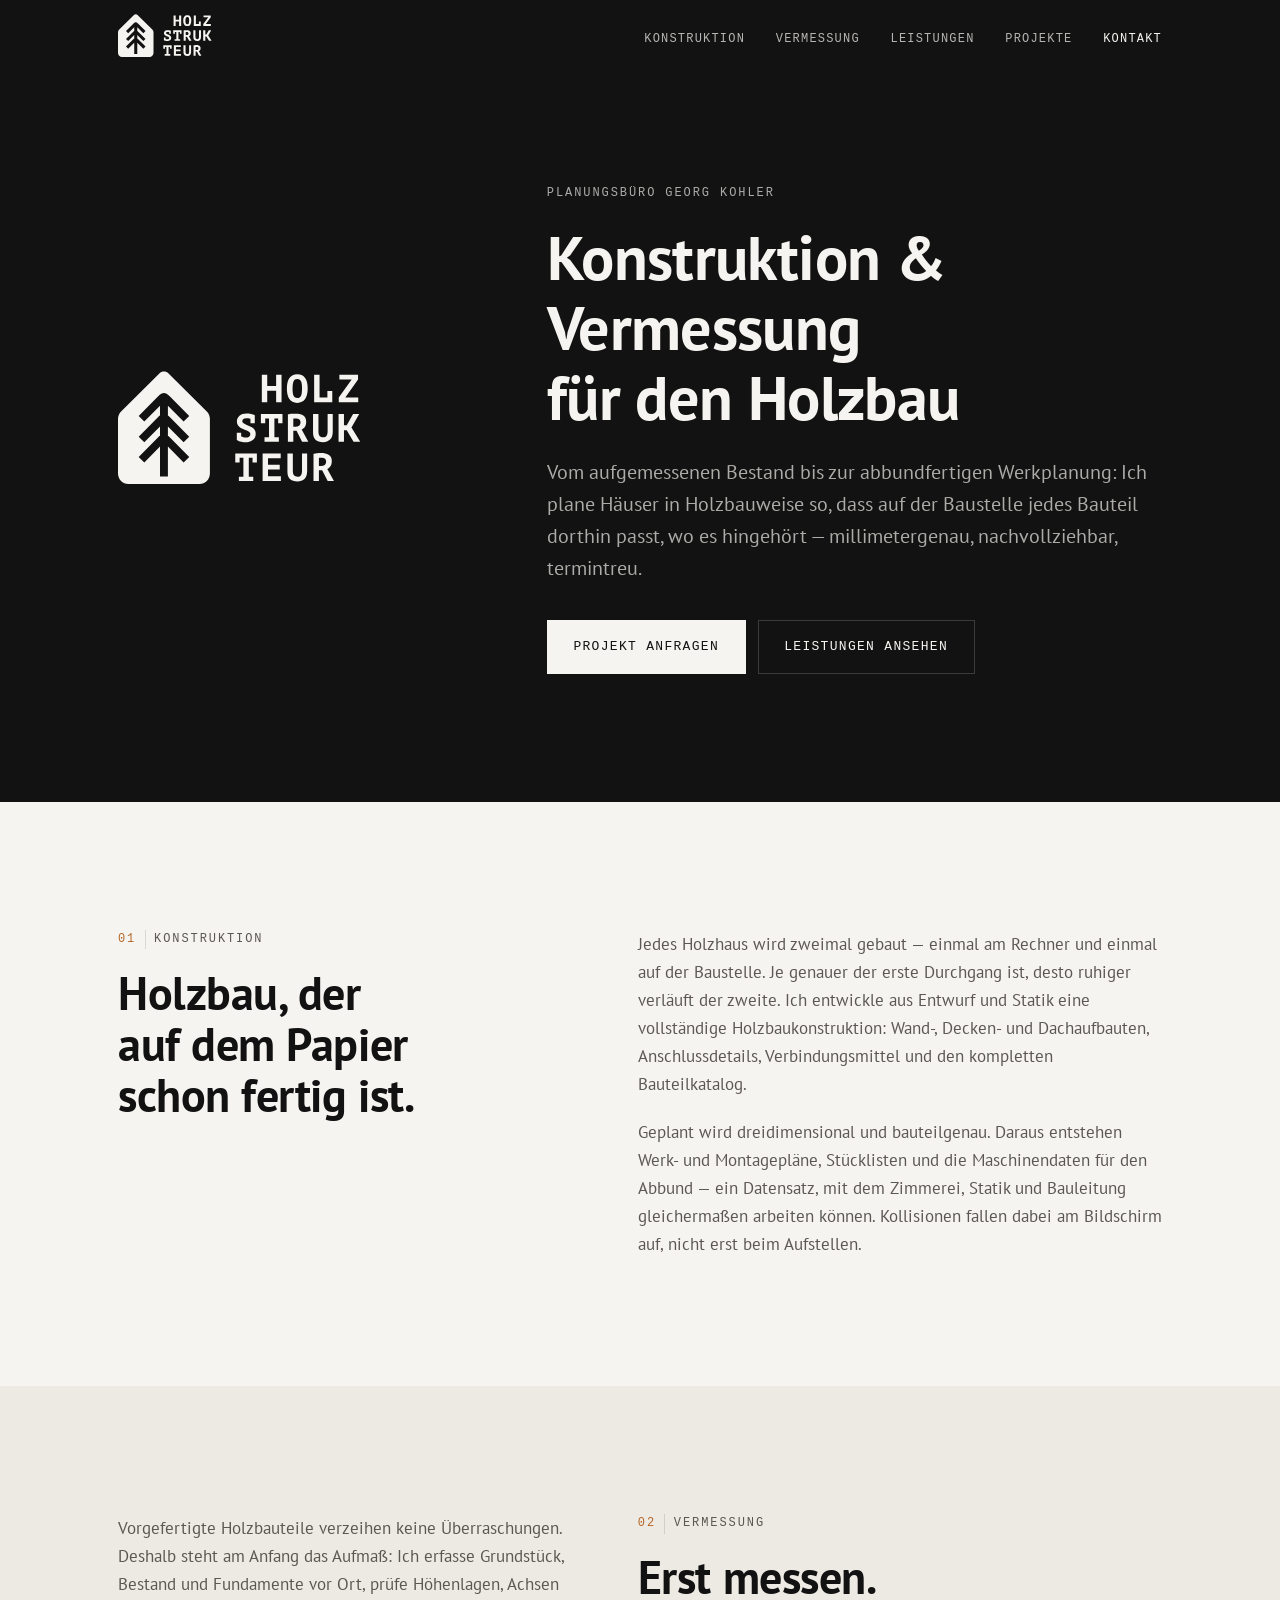
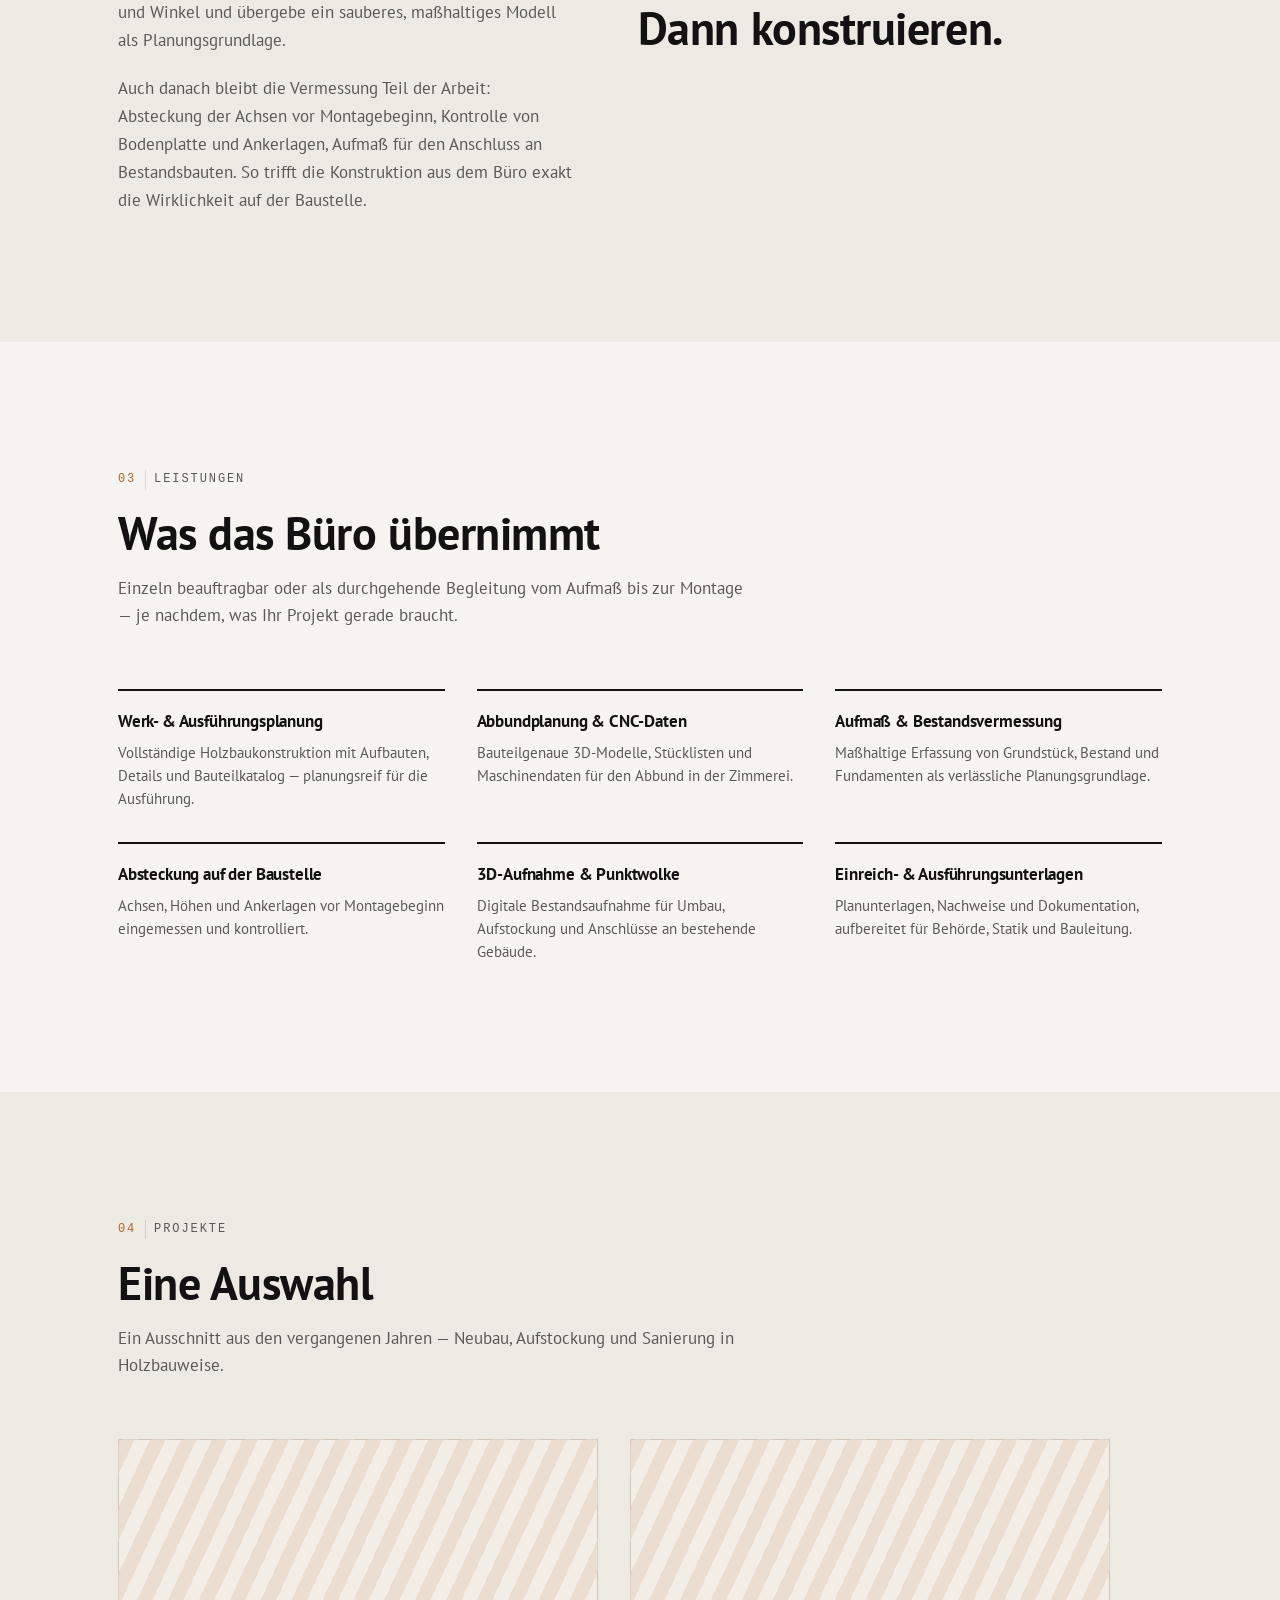
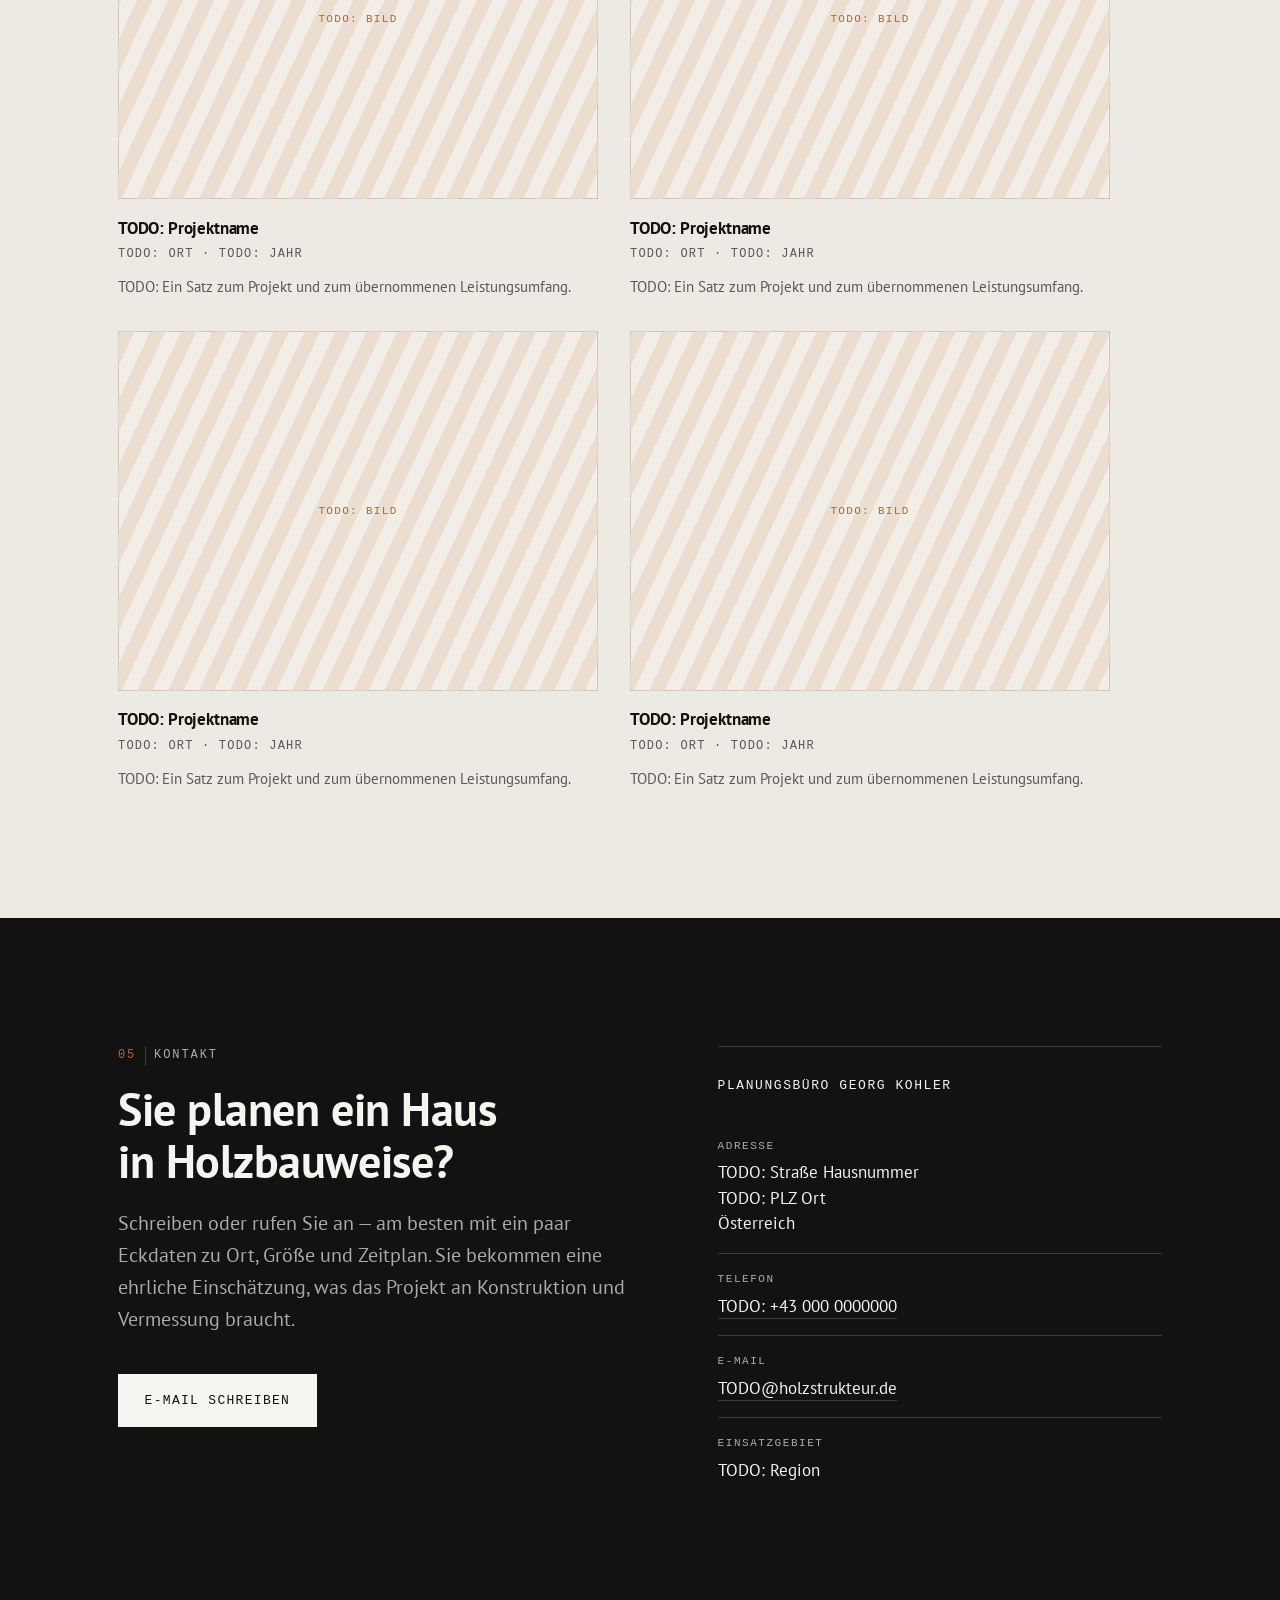
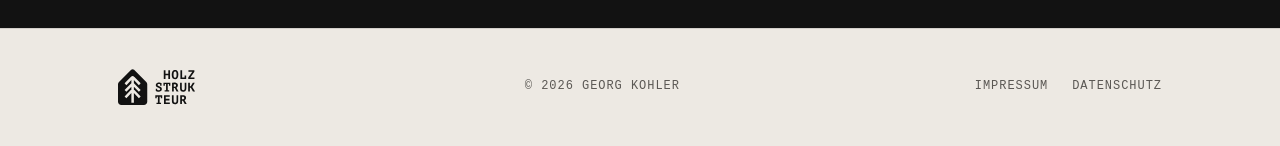
==== index.html @ b2d2a7ee "Initiales Setup der Website für GitHub Pages Statische Website (index, impressum, datenschutz) inkl." ====
<!doctype html>
<html lang="de">
<head>
<meta charset="utf-8">
<meta name="viewport" content="width=device-width, initial-scale=1">

<!--
  ============================================================================
  HOLZSTRUKTEUR — Onepager
  ----------------------------------------------------------------------------
  AUSZUFÜLLEN vor dem Livegang. Alle Stellen sind mit "TODO" markiert und
  lassen sich mit  grep -rn "TODO" .  auffinden:

    1. Kontaktdaten .......... Sektion #kontakt (Adresse, Telefon, E-Mail)
    2. Projekte .............. Sektion #projekte (4 Karten: Name, Ort, Jahr,
                               Leistung) + Projektbilder in assets/
    3. Domain ................ canonical, og:url, sitemap.xml (aktuell
                               https://holzstrukteur.de/)
    4. JSON-LD ............... Block am Ende dieser Datei
    5. impressum.html ........ Firmendaten, UID, Berufsrecht
    6. datenschutz.html ...... Verantwortlicher, Hoster

  Projektbilder: in jeder Projektkarte ist ein <img> als Kommentar
  vorbereitet — einkommentieren und den Platzhalter-<div> löschen.
  ============================================================================
-->

<title>Holzstrukteur — Konstruktion & Vermessung für den Holzbau | Planungsbüro Georg Kohler</title>
<meta name="description" content="Planungsbüro Georg Kohler: Konstruktion und Vermessung für Häuser in Holzbauweise. Werkplanung, Abbunddaten, Aufmaß und Absteckung aus einer Hand.">
<meta name="author" content="Georg Kohler">
<link rel="canonical" href="https://holzstrukteur.de/">

<meta property="og:type" content="website">
<meta property="og:locale" content="de_AT">
<meta property="og:site_name" content="Holzstrukteur">
<meta property="og:title" content="Holzstrukteur — Konstruktion & Vermessung für den Holzbau">
<meta property="og:description" content="Planungsbüro Georg Kohler: Konstruktion und Vermessung für Häuser in Holzbauweise. Werkplanung, Abbunddaten, Aufmaß und Absteckung aus einer Hand.">
<meta property="og:url" content="https://holzstrukteur.de/">
<meta property="og:image" content="https://holzstrukteur.de/assets/og-image.png">
<meta property="og:image:width" content="1200">
<meta property="og:image:height" content="630">
<meta property="og:image:alt" content="Logo Holzstrukteur — Planungsbüro Georg Kohler">
<meta name="twitter:card" content="summary_large_image">

<link rel="icon" href="assets/favicon.svg" type="image/svg+xml">
<link rel="apple-touch-icon" href="assets/apple-touch-icon.png">
<meta name="theme-color" content="#121212">

<link rel="preconnect" href="https://fonts.googleapis.com">
<link rel="preconnect" href="https://fonts.gstatic.com" crossorigin>
<link rel="stylesheet" href="https://fonts.googleapis.com/css2?family=PT+Mono&family=PT+Sans:ital,wght@0,400;0,700;1,400&display=swap">
<link rel="stylesheet" href="styles.css">
</head>

<body>
<a class="skip-link" href="#hauptinhalt">Zum Inhalt springen</a>

<header class="site-header" id="seitenkopf">
  <div class="wrap site-header__inner">
    <a class="brand" href="#top" aria-label="Holzstrukteur — Startseite">
      <img src="assets/logo-white.svg" alt="" width="1942" height="640">
    </a>

    <button class="nav-toggle" type="button" aria-expanded="false" aria-controls="hauptnavigation">
      <span class="nav-toggle__bars" aria-hidden="true"><span></span><span></span><span></span></span>
      <span class="nav-toggle__label">Menü</span>
    </button>

    <nav class="nav" id="hauptnavigation" aria-label="Hauptnavigation">
      <ul>
        <li><a href="#konstruktion">Konstruktion</a></li>
        <li><a href="#vermessung">Vermessung</a></li>
        <li><a href="#leistungen">Leistungen</a></li>
        <li><a href="#projekte">Projekte</a></li>
        <li><a href="#kontakt" class="nav__cta">Kontakt</a></li>
      </ul>
    </nav>
  </div>
</header>

<main id="hauptinhalt">

  <!-- ── Hero ────────────────────────────────────────────────────────────── -->
  <section class="section section--dark hero" id="top">
    <div class="wrap hero__inner">
      <img class="hero__logo" src="assets/logo-white.svg" alt="Holzstrukteur" width="1942" height="640">
      <div class="hero__text">
        <p class="kicker">Planungsbüro Georg Kohler</p>
        <h1>Konstruktion &amp; Vermessung<br>für den Holzbau</h1>
        <p class="lead">
          Vom aufgemessenen Bestand bis zur abbundfertigen Werkplanung: Ich plane
          Häuser in Holzbauweise so, dass auf der Baustelle jedes Bauteil dorthin
          passt, wo es hingehört — millimetergenau, nachvollziehbar, termintreu.
        </p>
        <p class="hero__actions">
          <a class="btn btn--primary" href="#kontakt">Projekt anfragen</a>
          <a class="btn btn--ghost" href="#leistungen">Leistungen ansehen</a>
        </p>
      </div>
    </div>
  </section>

  <!-- ── 01 Konstruktion ─────────────────────────────────────────────────── -->
  <section class="section split" id="konstruktion">
    <div class="wrap split__inner">
      <div class="split__head">
        <p class="kicker"><span class="kicker__num">01</span> Konstruktion</p>
        <h2>Holzbau, der auf dem Papier<br>schon fertig ist.</h2>
      </div>
      <div class="split__body">
        <p>
          Jedes Holzhaus wird zweimal gebaut — einmal am Rechner und einmal auf der
          Baustelle. Je genauer der erste Durchgang ist, desto ruhiger verläuft der
          zweite. Ich entwickle aus Entwurf und Statik eine vollständige
          Holzbaukonstruktion: Wand-, Decken- und Dachaufbauten, Anschlussdetails,
          Verbindungsmittel und den kompletten Bauteilkatalog.
        </p>
        <p>
          Geplant wird dreidimensional und bauteilgenau. Daraus entstehen Werk- und
          Montagepläne, Stücklisten und die Maschinendaten für den Abbund — ein
          Datensatz, mit dem Zimmerei, Statik und Bauleitung gleichermaßen arbeiten
          können. Kollisionen fallen dabei am Bildschirm auf, nicht erst beim Aufstellen.
        </p>
      </div>
    </div>
  </section>

  <!-- ── 02 Vermessung ───────────────────────────────────────────────────── -->
  <section class="section section--alt split split--reverse" id="vermessung">
    <div class="wrap split__inner">
      <div class="split__head">
        <p class="kicker"><span class="kicker__num">02</span> Vermessung</p>
        <h2>Erst messen.<br>Dann konstruieren.</h2>
      </div>
      <div class="split__body">
        <p>
          Vorgefertigte Holzbauteile verzeihen keine Überraschungen. Deshalb steht am
          Anfang das Aufmaß: Ich erfasse Grundstück, Bestand und Fundamente vor Ort,
          prüfe Höhenlagen, Achsen und Winkel und übergebe ein sauberes,
          maßhaltiges Modell als Planungsgrundlage.
        </p>
        <p>
          Auch danach bleibt die Vermessung Teil der Arbeit: Absteckung der Achsen vor
          Montagebeginn, Kontrolle von Bodenplatte und Ankerlagen, Aufmaß für den
          Anschluss an Bestandsbauten. So trifft die Konstruktion aus dem Büro exakt
          die Wirklichkeit auf der Baustelle.
        </p>
      </div>
    </div>
  </section>

  <!-- ── Leistungen ──────────────────────────────────────────────────────── -->
  <section class="section" id="leistungen">
    <div class="wrap">
      <div class="section__head">
        <p class="kicker"><span class="kicker__num">03</span> Leistungen</p>
        <h2>Was das Büro übernimmt</h2>
        <p class="lead lead--tight">
          Einzeln beauftragbar oder als durchgehende Begleitung vom Aufmaß bis zur
          Montage — je nachdem, was Ihr Projekt gerade braucht.
        </p>
      </div>

      <ul class="cards cards--services">
        <li class="card">
          <h3>Werk- &amp; Ausführungsplanung</h3>
          <p>Vollständige Holzbaukonstruktion mit Aufbauten, Details und Bauteilkatalog — planungsreif für die Ausführung.</p>
        </li>
        <li class="card">
          <h3>Abbundplanung &amp; CNC-Daten</h3>
          <p>Bauteilgenaue 3D-Modelle, Stücklisten und Maschinendaten für den Abbund in der Zimmerei.</p>
        </li>
        <li class="card">
          <h3>Aufmaß &amp; Bestandsvermessung</h3>
          <p>Maßhaltige Erfassung von Grundstück, Bestand und Fundamenten als verlässliche Planungsgrundlage.</p>
        </li>
        <li class="card">
          <h3>Absteckung auf der Baustelle</h3>
          <p>Achsen, Höhen und Ankerlagen vor Montagebeginn eingemessen und kontrolliert.</p>
        </li>
        <li class="card">
          <h3>3D-Aufnahme &amp; Punktwolke</h3>
          <p>Digitale Bestandsaufnahme für Umbau, Aufstockung und Anschlüsse an bestehende Gebäude.</p>
        </li>
        <li class="card">
          <h3>Einreich- &amp; Ausführungsunterlagen</h3>
          <p>Planunterlagen, Nachweise und Dokumentation, aufbereitet für Behörde, Statik und Bauleitung.</p>
        </li>
      </ul>
    </div>
  </section>

  <!-- ── Projekte ────────────────────────────────────────────────────────── -->
  <section class="section section--alt" id="projekte">
    <div class="wrap">
      <div class="section__head">
        <p class="kicker"><span class="kicker__num">04</span> Projekte</p>
        <h2>Eine Auswahl</h2>
        <p class="lead lead--tight">
          Ein Ausschnitt aus den vergangenen Jahren — Neubau, Aufstockung und Sanierung
          in Holzbauweise.
        </p>
      </div>

      <ul class="cards cards--projects">

        <!-- TODO: Projekt 1 — Name, Ort, Jahr, Leistung und Bild ersetzen -->
        <li class="card card--project">
          <div class="card__media" aria-hidden="true"><span>TODO: Bild</span></div>
          <!-- <img class="card__media" src="assets/projekt-1.jpg" alt="TODO: Bildbeschreibung" width="800" height="600" loading="lazy"> -->
          <h3>TODO: Projektname</h3>
          <p class="meta">TODO: Ort <span aria-hidden="true">·</span> TODO: Jahr</p>
          <p>TODO: Ein Satz zum Projekt und zum übernommenen Leistungsumfang.</p>
        </li>

        <!-- TODO: Projekt 2 — Name, Ort, Jahr, Leistung und Bild ersetzen -->
        <li class="card card--project">
          <div class="card__media" aria-hidden="true"><span>TODO: Bild</span></div>
          <!-- <img class="card__media" src="assets/projekt-2.jpg" alt="TODO: Bildbeschreibung" width="800" height="600" loading="lazy"> -->
          <h3>TODO: Projektname</h3>
          <p class="meta">TODO: Ort <span aria-hidden="true">·</span> TODO: Jahr</p>
          <p>TODO: Ein Satz zum Projekt und zum übernommenen Leistungsumfang.</p>
        </li>

        <!-- TODO: Projekt 3 — Name, Ort, Jahr, Leistung und Bild ersetzen -->
        <li class="card card--project">
          <div class="card__media" aria-hidden="true"><span>TODO: Bild</span></div>
          <!-- <img class="card__media" src="assets/projekt-3.jpg" alt="TODO: Bildbeschreibung" width="800" height="600" loading="lazy"> -->
          <h3>TODO: Projektname</h3>
          <p class="meta">TODO: Ort <span aria-hidden="true">·</span> TODO: Jahr</p>
          <p>TODO: Ein Satz zum Projekt und zum übernommenen Leistungsumfang.</p>
        </li>

        <!-- TODO: Projekt 4 — Name, Ort, Jahr, Leistung und Bild ersetzen -->
        <li class="card card--project">
          <div class="card__media" aria-hidden="true"><span>TODO: Bild</span></div>
          <!-- <img class="card__media" src="assets/projekt-4.jpg" alt="TODO: Bildbeschreibung" width="800" height="600" loading="lazy"> -->
          <h3>TODO: Projektname</h3>
          <p class="meta">TODO: Ort <span aria-hidden="true">·</span> TODO: Jahr</p>
          <p>TODO: Ein Satz zum Projekt und zum übernommenen Leistungsumfang.</p>
        </li>

      </ul>
    </div>
  </section>

  <!-- ── Kontakt ─────────────────────────────────────────────────────────── -->
  <section class="section section--dark contact" id="kontakt">
    <div class="wrap contact__inner">
      <div class="contact__pitch">
        <p class="kicker"><span class="kicker__num">05</span> Kontakt</p>
        <h2>Sie planen ein Haus<br>in Holzbauweise?</h2>
        <p class="lead">
          Schreiben oder rufen Sie an — am besten mit ein paar Eckdaten zu Ort,
          Größe und Zeitplan. Sie bekommen eine ehrliche Einschätzung, was das
          Projekt an Konstruktion und Vermessung braucht.
        </p>
        <p>
          <!-- TODO: E-Mail-Adresse auch hier ersetzen -->
          <a class="btn btn--primary" href="mailto:TODO@holzstrukteur.de">E-Mail schreiben</a>
        </p>
      </div>

      <address class="contact__details">
        <p class="contact__name">Planungsbüro Georg Kohler</p>

        <div class="contact__row">
          <span class="contact__label">Adresse</span>
          <!-- TODO: Straße, PLZ, Ort ersetzen -->
          <span class="contact__value">TODO: Straße Hausnummer<br>TODO: PLZ Ort<br>Österreich</span>
        </div>

        <div class="contact__row">
          <span class="contact__label">Telefon</span>
          <!-- TODO: Telefonnummer ersetzen — href im Format +43… ohne Leerzeichen -->
          <span class="contact__value"><a href="tel:+430000000000">TODO: +43 000 0000000</a></span>
        </div>

        <div class="contact__row">
          <span class="contact__label">E-Mail</span>
          <!-- TODO: E-Mail-Adresse ersetzen -->
          <span class="contact__value"><a href="mailto:TODO@holzstrukteur.de">TODO@holzstrukteur.de</a></span>
        </div>

        <div class="contact__row">
          <span class="contact__label">Einsatzgebiet</span>
          <!-- TODO: Region anpassen -->
          <span class="contact__value">TODO: Region</span>
        </div>
      </address>
    </div>
  </section>

</main>

<footer class="site-footer">
  <div class="wrap site-footer__inner">
    <a class="brand brand--footer" href="#top" aria-label="Holzstrukteur — nach oben">
      <img src="assets/logo-black.svg" alt="" width="1942" height="640">
    </a>
    <p class="site-footer__copy">
      <span>&copy; <span id="jahr">2026</span> Georg Kohler</span>
    </p>
    <nav class="site-footer__nav" aria-label="Rechtliches">
      <a href="impressum.html">Impressum</a>
      <a href="datenschutz.html">Datenschutz</a>
    </nav>
  </div>
</footer>

<script src="script.js"></script>

<!-- TODO: Werte im JSON-LD analog zur Kontaktsektion ausfüllen -->
<script type="application/ld+json">
{
  "@context": "https://schema.org",
  "@type": "ProfessionalService",
  "name": "Holzstrukteur — Planungsbüro Georg Kohler",
  "description": "Konstruktion und Vermessung für Häuser in Holzbauweise: Werkplanung, Abbunddaten, Aufmaß und Absteckung.",
  "url": "https://holzstrukteur.de/",
  "logo": "https://holzstrukteur.de/assets/og-image.png",
  "image": "https://holzstrukteur.de/assets/og-image.png",
  "founder": { "@type": "Person", "name": "Georg Kohler" },
  "telephone": "TODO: +43 000 0000000",
  "email": "TODO@holzstrukteur.de",
  "address": {
    "@type": "PostalAddress",
    "streetAddress": "TODO: Straße Hausnummer",
    "postalCode": "TODO: PLZ",
    "addressLocality": "TODO: Ort",
    "addressCountry": "AT"
  },
  "areaServed": "TODO: Region",
  "knowsAbout": ["Holzbau", "Holzbaukonstruktion", "Abbundplanung", "Bauvermessung", "Aufmaß"]
}
</script>

</body>
</html>
---- styles.css ----
/* =========================================================================
   HOLZSTRUKTEUR — Planungsbüro Georg Kohler
   Design-Tokens → Basis → Layout → Komponenten → Sektionen → Responsive
   ========================================================================= */

:root {
  /* Farben */
  --paper:      #F6F4F0;
  --paper-alt:  #EDE9E3;
  --ink:        #121212;
  --ink-soft:   #5B5854;
  --wood:       #B4682A;
  --line:       rgba(18, 18, 18, .12);

  /* Auf hellem Grund verwendete Rollen (in .section--dark überschrieben) */
  --bg:          var(--paper);
  --fg:          var(--ink);
  --fg-soft:     var(--ink-soft);
  --rule:        var(--line);
  --btn-fg:      var(--paper);
  --btn-bg:      var(--ink);

  /* Schrift */
  --font-sans: "PT Sans", system-ui, -apple-system, "Segoe UI", sans-serif;
  --font-mono: "PT Mono", ui-monospace, SFMono-Regular, Menlo, monospace;

  /* Maße */
  --wrap:       1140px;
  --gutter:     clamp(1.25rem, 5vw, 3rem);
  --section-y:  clamp(4.5rem, 10vw, 8.5rem);
  --header-h:   4.5rem;
}

/* ── Basis ───────────────────────────────────────────────────────────────── */

*, *::before, *::after { box-sizing: border-box; }

html {
  -webkit-text-size-adjust: 100%;
  scroll-padding-top: calc(var(--header-h) + 1rem);
}

@media (prefers-reduced-motion: no-preference) {
  html { scroll-behavior: smooth; }
}

body {
  margin: 0;
  background: var(--paper);
  color: var(--ink);
  font-family: var(--font-sans);
  font-size: 1.0625rem;
  line-height: 1.65;
  -webkit-font-smoothing: antialiased;
}

h1, h2, h3 {
  font-weight: 700;
  line-height: 1.12;
  letter-spacing: -0.01em;
  margin: 0;
  text-wrap: balance;
}

h1 { font-size: clamp(2.1rem, 5.4vw, 3.9rem); }
h2 { font-size: clamp(1.75rem, 4vw, 2.85rem); }
h3 { font-size: 1.0625rem; line-height: 1.35; }

p { margin: 0 0 1.15em; }
p:last-child { margin-bottom: 0; }

a { color: inherit; }

img, svg { max-width: 100%; height: auto; display: block; }

address { font-style: normal; }

ul { margin: 0; padding: 0; list-style: none; }

:focus-visible {
  outline: 2px solid var(--wood);
  outline-offset: 3px;
  border-radius: 2px;
}

.skip-link {
  position: absolute;
  left: -9999px;
  top: 0;
  z-index: 100;
  background: var(--ink);
  color: var(--paper);
  padding: .75rem 1.25rem;
  font-family: var(--font-mono);
  font-size: .8125rem;
}
.skip-link:focus { left: 0; }

/* ── Layout ──────────────────────────────────────────────────────────────── */

.wrap {
  width: 100%;
  max-width: var(--wrap);
  margin-inline: auto;
  padding-inline: var(--gutter);
}

.section {
  padding-block: var(--section-y);
  background: var(--bg);
  color: var(--fg);
  scroll-margin-top: var(--header-h);
}

.section--alt { --bg: var(--paper-alt); }

.section--dark {
  --bg:      var(--ink);
  --fg:      var(--paper);
  --fg-soft: rgba(246, 244, 240, .68);
  --rule:    rgba(246, 244, 240, .18);
  --btn-fg:  var(--ink);
  --btn-bg:  var(--paper);
}

.section__head {
  max-width: 46rem;
  margin-bottom: clamp(2.5rem, 5vw, 3.75rem);
}
.section__head h2 { margin-bottom: 1rem; }

/* ── Typo-Bausteine ──────────────────────────────────────────────────────── */

.kicker {
  font-family: var(--font-mono);
  font-size: .75rem;
  letter-spacing: .16em;
  text-transform: uppercase;
  color: var(--fg-soft);
  margin: 0 0 1.15rem;
  display: flex;
  align-items: center;
  gap: .7em;
}

.kicker__num {
  color: var(--wood);
  padding-right: .7em;
  border-right: 1px solid var(--rule);
}

.lead {
  font-size: clamp(1.0625rem, 1.6vw, 1.25rem);
  line-height: 1.6;
  color: var(--fg-soft);
  max-width: 40rem;
}
.lead--tight { font-size: 1.0625rem; }

.meta {
  font-family: var(--font-mono);
  font-size: .75rem;
  letter-spacing: .1em;
  text-transform: uppercase;
  color: var(--fg-soft);
}

/* ── Buttons ─────────────────────────────────────────────────────────────── */

.btn {
  display: inline-block;
  font-family: var(--font-mono);
  font-size: .8125rem;
  letter-spacing: .1em;
  text-transform: uppercase;
  text-decoration: none;
  padding: .95rem 1.6rem;
  border: 1px solid transparent;
  transition: background-color .18s ease, color .18s ease, border-color .18s ease;
}

.btn--primary {
  background: var(--btn-bg);
  color: var(--btn-fg);
  border-color: var(--btn-bg);
}
.btn--primary:hover { background: var(--wood); border-color: var(--wood); color: #fff; }

.btn--ghost {
  color: var(--fg);
  border-color: var(--rule);
}
.btn--ghost:hover { border-color: var(--fg); }

/* ── Kopfzeile ───────────────────────────────────────────────────────────── */

.site-header {
  position: sticky;
  top: 0;
  z-index: 50;
  background: var(--ink);
  color: var(--paper);
}

.site-header__inner {
  display: flex;
  align-items: center;
  justify-content: space-between;
  gap: 1.5rem;
  min-height: var(--header-h);
}

/* Das Logo liegt in zwei Farbvarianten vor: logo-white.svg auf dunklem Grund
   (Kopfzeile, Hero), logo-black.svg auf hellem Grund (Fußzeile). */
.brand { display: block; line-height: 0; }
.brand img { width: 8.5rem; height: auto; }

.nav ul {
  display: flex;
  align-items: center;
  gap: clamp(1rem, 2.4vw, 2rem);
}

.nav a {
  font-family: var(--font-mono);
  font-size: .75rem;
  letter-spacing: .1em;
  text-transform: uppercase;
  text-decoration: none;
  color: rgba(246, 244, 240, .72);
  padding-block: .4rem;
  border-bottom: 1px solid transparent;
  transition: color .18s ease, border-color .18s ease;
}
.nav a:hover { color: var(--paper); border-bottom-color: var(--wood); }
.nav__cta { color: var(--paper) !important; border-bottom-color: var(--wood); }

.nav-toggle {
  display: none;
  align-items: center;
  gap: .6rem;
  background: none;
  border: 0;
  padding: .5rem 0;
  color: var(--paper);
  font-family: var(--font-mono);
  font-size: .75rem;
  letter-spacing: .1em;
  text-transform: uppercase;
  cursor: pointer;
}

.nav-toggle__bars {
  display: grid;
  gap: 4px;
  width: 20px;
}
.nav-toggle__bars span {
  display: block;
  height: 2px;
  background: currentColor;
  transition: transform .2s ease, opacity .2s ease;
}
.nav-toggle[aria-expanded="true"] .nav-toggle__bars span:nth-child(1) { transform: translateY(6px) rotate(45deg); }
.nav-toggle[aria-expanded="true"] .nav-toggle__bars span:nth-child(2) { opacity: 0; }
.nav-toggle[aria-expanded="true"] .nav-toggle__bars span:nth-child(3) { transform: translateY(-6px) rotate(-45deg); }

/* ── Hero ────────────────────────────────────────────────────────────────── */

.hero { padding-block: clamp(3.5rem, 9vw, 7rem) var(--section-y); }

.hero__inner {
  display: grid;
  gap: clamp(2.5rem, 6vw, 5rem);
  align-items: center;
}

.hero__logo {
  width: min(100%, 26rem);
  height: auto;
  justify-self: start;
}

.hero__text .lead { margin-top: 1.5rem; }

.hero h1 { margin-bottom: 0; }

.hero__actions {
  display: flex;
  flex-wrap: wrap;
  gap: .75rem;
  margin-top: 2.25rem;
}

/* ── Zweispalter (Konstruktion / Vermessung) ─────────────────────────────── */

.split__inner {
  display: grid;
  gap: clamp(2rem, 5vw, 4.5rem);
  align-items: start;
}

.split__body { color: var(--fg-soft); max-width: 40rem; }

/* ── Karten ──────────────────────────────────────────────────────────────── */

.cards {
  display: grid;
  gap: clamp(1.25rem, 2.5vw, 2rem);
}

.cards--services { grid-template-columns: repeat(auto-fit, minmax(15.5rem, 1fr)); }

/* Vier Projekte stehen als 2×2-Raster — so bleiben die Bilder groß genug,
   statt in einer Dreierreihe mit einzelnem Nachzügler zu landen. */
.cards--projects {
  grid-template-columns: repeat(auto-fit, minmax(min(20rem, 100%), 1fr));
  max-width: 62rem;
}

.card { min-width: 0; }

.cards--services .card {
  border-top: 2px solid var(--ink);
  padding-top: 1.15rem;
}
.cards--services .card h3 { margin-bottom: .5rem; }
.cards--services .card p {
  color: var(--fg-soft);
  font-size: .9375rem;
  line-height: 1.55;
}

.card--project h3 { margin-bottom: .35rem; }
.card--project .meta { margin-bottom: .65rem; }
.card--project p:last-child {
  color: var(--fg-soft);
  font-size: .9375rem;
  line-height: 1.55;
}

.card__media {
  aspect-ratio: 4 / 3;
  width: 100%;
  margin-bottom: 1.1rem;
  object-fit: cover;
  background:
    repeating-linear-gradient(
      115deg,
      rgba(180, 104, 42, .16) 0 14px,
      rgba(180, 104, 42, .05) 14px 28px
    ),
    var(--paper);
  border: 1px solid var(--rule);
  display: flex;
  align-items: center;
  justify-content: center;
}

.card__media span {
  font-family: var(--font-mono);
  font-size: .6875rem;
  letter-spacing: .12em;
  text-transform: uppercase;
  color: var(--wood);
}

/* ── Kontakt ─────────────────────────────────────────────────────────────── */

.contact__inner {
  display: grid;
  gap: clamp(2.5rem, 6vw, 5rem);
  align-items: start;
}

.contact__pitch h2 { margin-bottom: 1.25rem; }
.contact__pitch .btn { margin-top: 1rem; }

.contact__details {
  border-top: 1px solid var(--rule);
  padding-top: 1.75rem;
}

.contact__name {
  font-family: var(--font-mono);
  font-size: .8125rem;
  letter-spacing: .12em;
  text-transform: uppercase;
  margin-bottom: 1.5rem;
}

.contact__row {
  display: grid;
  gap: .35rem;
  padding-block: 1rem;
  border-bottom: 1px solid var(--rule);
}
.contact__row:last-child { border-bottom: 0; }

.contact__label {
  font-family: var(--font-mono);
  font-size: .6875rem;
  letter-spacing: .14em;
  text-transform: uppercase;
  color: var(--fg-soft);
}

.contact__value { font-size: 1.0625rem; line-height: 1.5; }

.contact__value a {
  text-decoration: none;
  border-bottom: 1px solid var(--rule);
  padding-bottom: 1px;
  transition: border-color .18s ease, color .18s ease;
}
.contact__value a:hover { color: var(--wood); border-bottom-color: var(--wood); }

/* ── Fußzeile ────────────────────────────────────────────────────────────── */

.site-footer {
  background: var(--paper-alt);
  border-top: 1px solid var(--line);
  padding-block: 2.5rem;
}

.site-footer__inner {
  display: flex;
  flex-wrap: wrap;
  align-items: center;
  justify-content: space-between;
  gap: 1.5rem;
}

.brand--footer img { width: 7rem; }

.site-footer__copy,
.site-footer__nav {
  font-family: var(--font-mono);
  font-size: .75rem;
  letter-spacing: .08em;
  text-transform: uppercase;
  color: var(--ink-soft);
  margin: 0;
}

.site-footer__nav { display: flex; gap: 1.5rem; }
.site-footer__nav a {
  text-decoration: none;
  border-bottom: 1px solid transparent;
  transition: color .18s ease, border-color .18s ease;
}
.site-footer__nav a:hover { color: var(--ink); border-bottom-color: var(--wood); }

/* ── Rechtstexte (impressum.html / datenschutz.html) ─────────────────────── */

.legal { max-width: 46rem; }
.legal h1 { margin-bottom: 1.5rem; }
.legal h2 {
  font-size: 1.25rem;
  margin-top: 2.75rem;
  margin-bottom: .75rem;
  padding-top: 1.25rem;
  border-top: 1px solid var(--line);
}
.legal p, .legal li { color: var(--ink-soft); }
.legal ul {
  list-style: disc;
  padding-left: 1.25rem;
  margin-bottom: 1.15em;
}
.legal li { margin-bottom: .4em; }
.legal a { color: var(--wood); }

.legal__note {
  font-family: var(--font-mono);
  font-size: .8125rem;
  line-height: 1.6;
  letter-spacing: .01em;
  color: var(--ink-soft);
  background: var(--paper-alt);
  border-left: 3px solid var(--wood);
  padding: 1.15rem 1.35rem;
  margin-bottom: 2.5rem;
}

/* ── Responsive ──────────────────────────────────────────────────────────── */

@media (min-width: 48rem) {
  .hero__inner        { grid-template-columns: minmax(0, 22rem) minmax(0, 1fr); }
  .split__inner       { grid-template-columns: minmax(0, 1fr) minmax(0, 1.15fr); }
  .contact__inner     { grid-template-columns: minmax(0, 1fr) minmax(0, .85fr); }

  .split--reverse .split__head { order: 2; }
  .split--reverse .split__body { order: 1; }

  /* Ab Tablet ist die Navigation immer sichtbar — auch wenn das Mobilmenü
     zuvor geschlossen war und [hidden] noch gesetzt ist. */
  .nav[hidden] { display: block; }
}

@media (max-width: 47.999rem) {
  .nav-toggle { display: inline-flex; }

  .nav {
    order: 3;
    flex-basis: 100%;
    border-top: 1px solid rgba(246, 244, 240, .16);
  }
  .nav[hidden] { display: none; }

  .nav ul {
    flex-direction: column;
    align-items: stretch;
    gap: 0;
    padding-block: .5rem 1rem;
  }
  .nav li + li { border-top: 1px solid rgba(246, 244, 240, .1); }
  .nav a { display: block; padding-block: .85rem; border-bottom: 0; }
  .nav a:hover { border-bottom: 0; }
  .nav__cta { color: var(--wood) !important; }

  .site-header__inner { flex-wrap: wrap; }

  .site-footer__inner { justify-content: flex-start; }
}
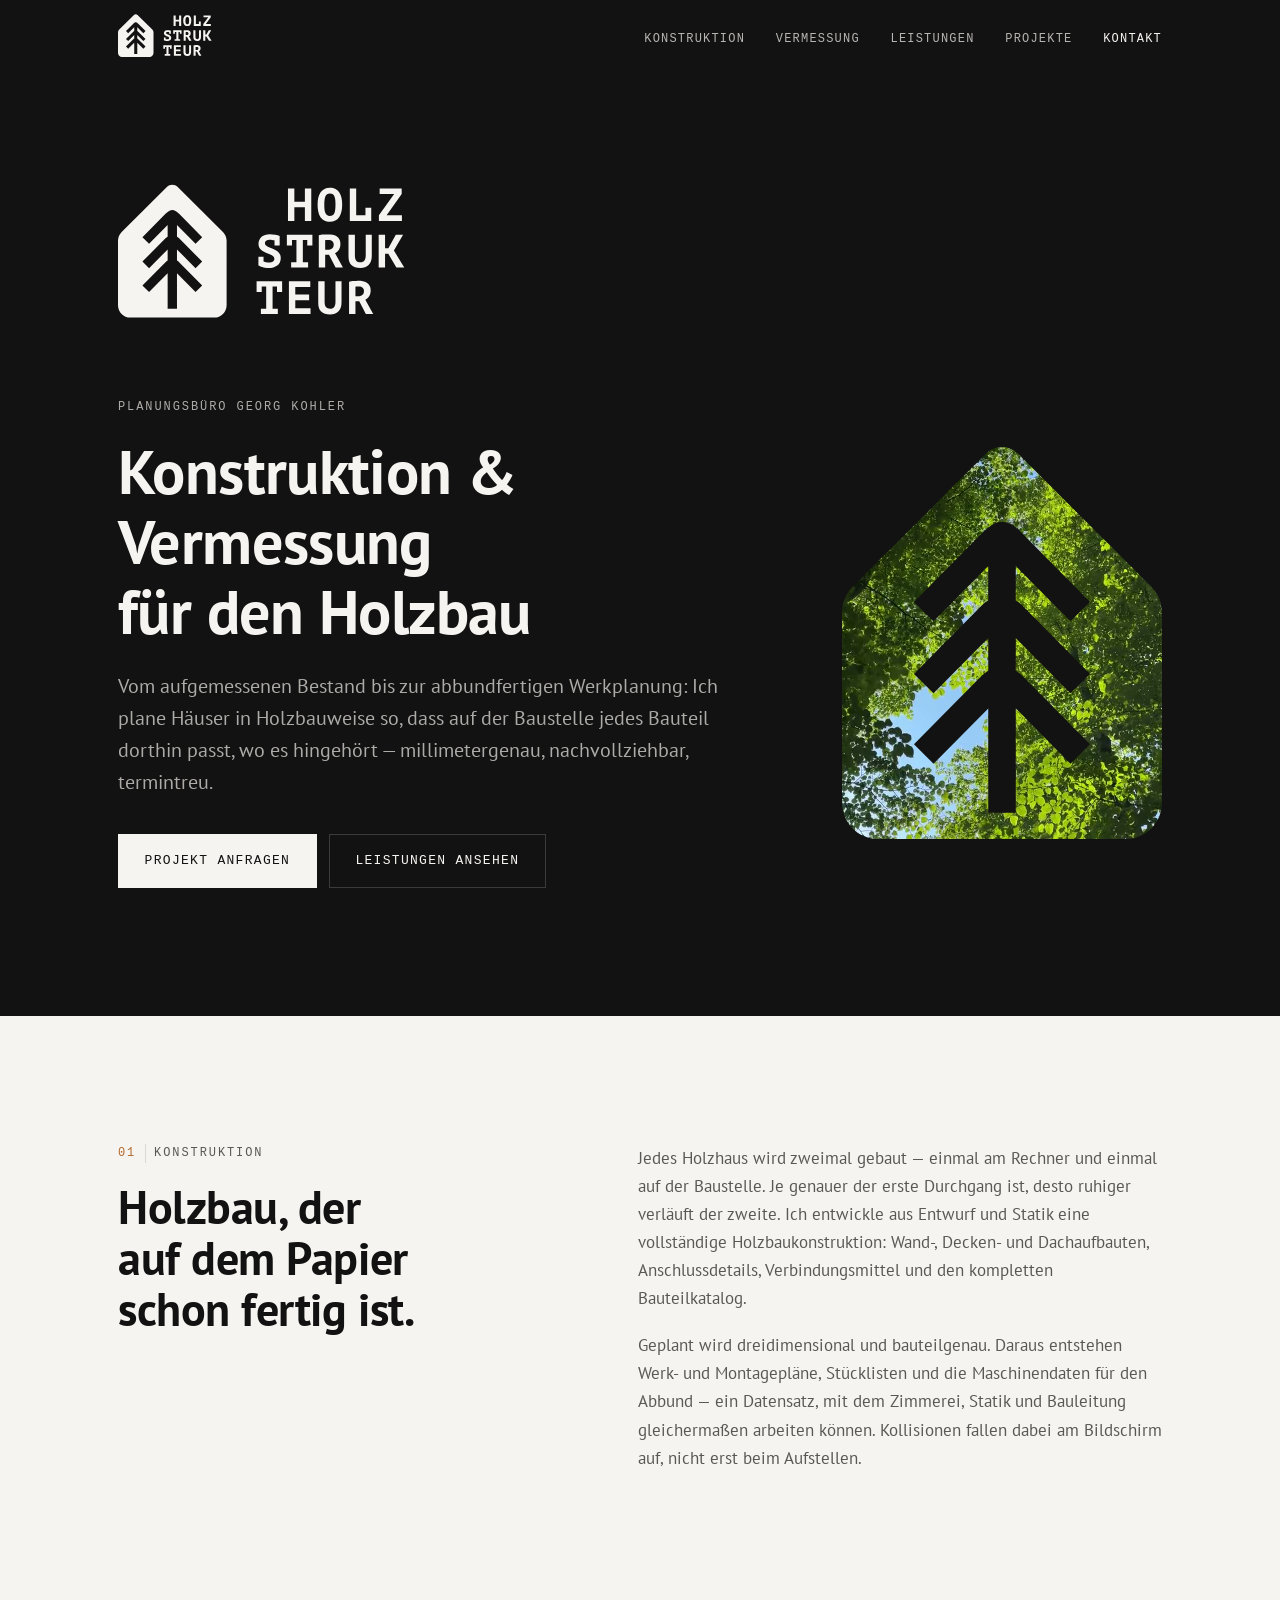
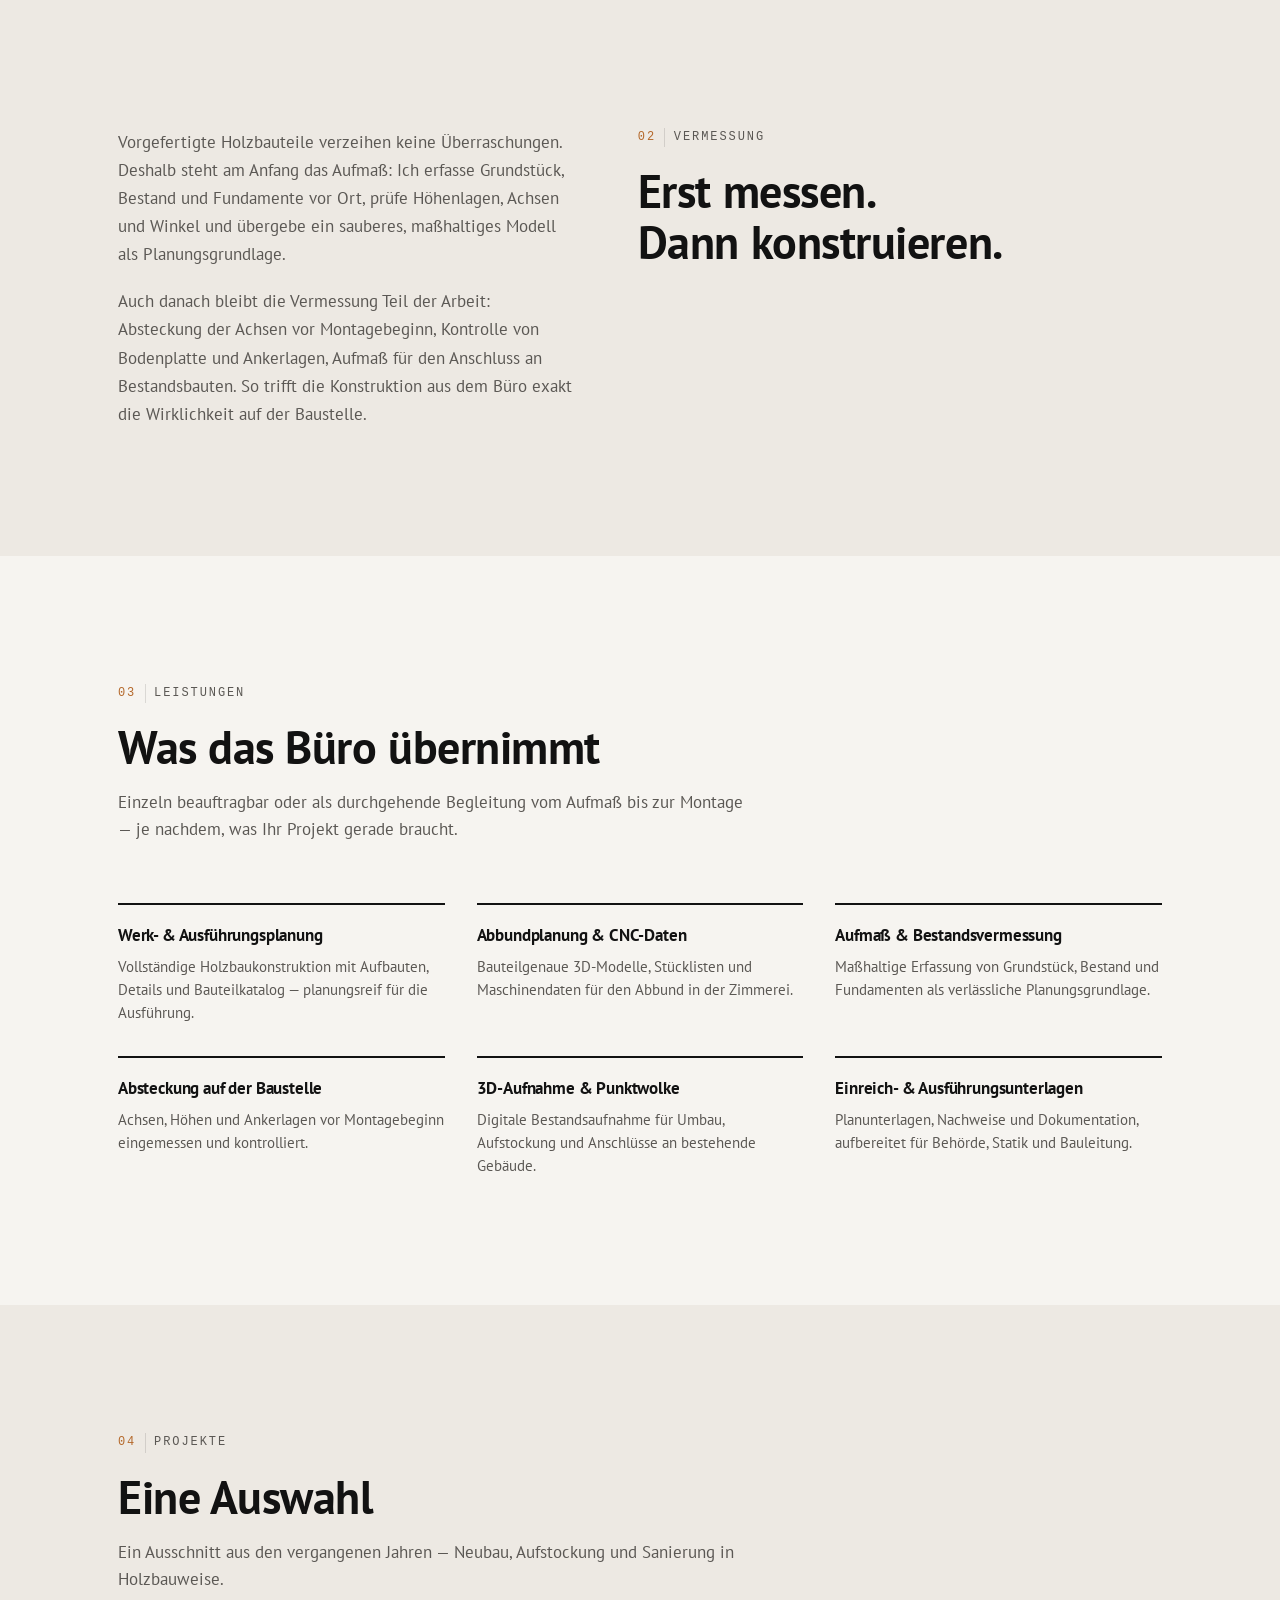
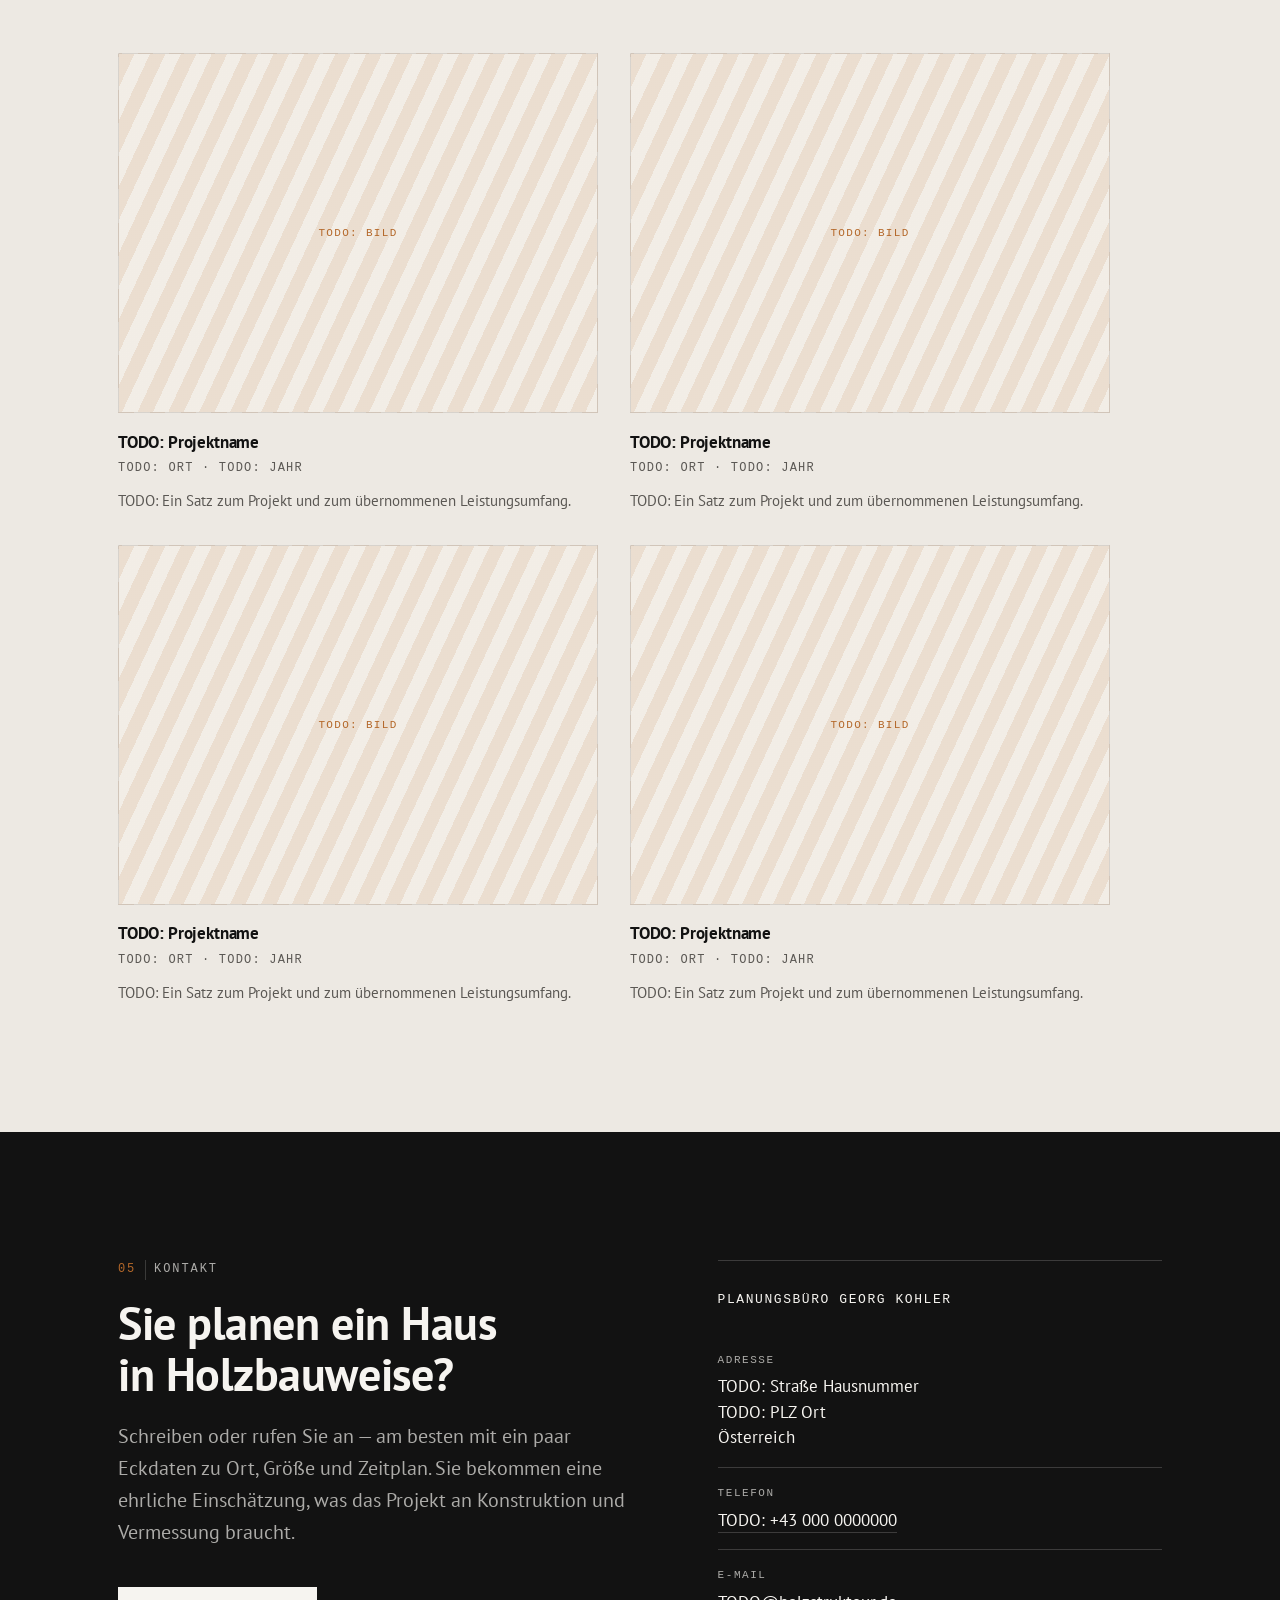
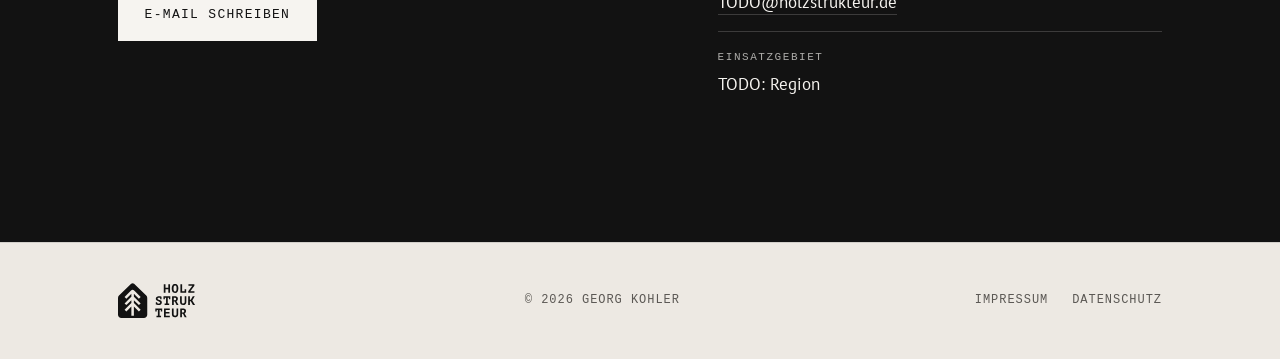
==== commit c0ed20e0: "Keyvisual im Hero: bewegtes Blattwerk in der Hausmarke Die Logoform aus favicon.svg dient als CSS-Ma" ====
--- a/index.html
+++ b/index.html
@@ -84,6 +84,15 @@
   <section class="section section--dark hero" id="top">
     <div class="wrap hero__inner">
       <img class="hero__logo" src="assets/logo-white.svg" alt="Holzstrukteur" width="1942" height="640">
+
+      <figure class="keyvisual" aria-hidden="true">
+        <video class="keyvisual__media" autoplay muted loop playsinline
+               preload="metadata" width="640" height="784"
+               poster="assets/keyvisual-poster.jpg">
+          <source src="assets/keyvisual.mp4" type="video/mp4">
+        </video>
+      </figure>
+
       <div class="hero__text">
         <p class="kicker">Planungsbüro Georg Kohler</p>
         <h1>Konstruktion &amp; Vermessung<br>für den Holzbau</h1>
--- a/styles.css
+++ b/styles.css
@@ -279,6 +279,25 @@
   width: min(100%, 26rem);
   height: auto;
   justify-self: start;
+}
+
+/* Keyvisual: bewegtes Blattwerk, von der Hausmarke ausgestanzt.
+   Das Seitenverhältnis 507:621 entspricht der Bounding-Box des Logopfades. */
+.keyvisual {
+  margin: 0;
+  width: min(100%, 20rem);
+  aspect-ratio: 507 / 621;
+  justify-self: start;
+}
+
+.keyvisual__media {
+  width: 100%;
+  height: 100%;
+  object-fit: cover;
+  display: block;
+
+  -webkit-mask: url("assets/keyvisual-mask.svg") no-repeat center / contain;
+          mask: url("assets/keyvisual-mask.svg") no-repeat center / contain;
 }
 
 .hero__text .lead { margin-top: 1.5rem; }
@@ -486,7 +505,12 @@
 /* ── Responsive ──────────────────────────────────────────────────────────── */
 
 @media (min-width: 48rem) {
-  .hero__inner        { grid-template-columns: minmax(0, 22rem) minmax(0, 1fr); }
+  /* Wortmarke über die volle Breite, darunter Text links, Keyvisual rechts. */
+  .hero__inner        { grid-template-columns: minmax(0, 1fr) minmax(0, 20rem); }
+  .hero__logo         { grid-column: 1 / -1; }
+  .hero__text         { grid-column: 1; grid-row: 2; }
+  .keyvisual          { grid-column: 2; grid-row: 2; justify-self: end; }
+
   .split__inner       { grid-template-columns: minmax(0, 1fr) minmax(0, 1.15fr); }
   .contact__inner     { grid-template-columns: minmax(0, 1fr) minmax(0, .85fr); }
 
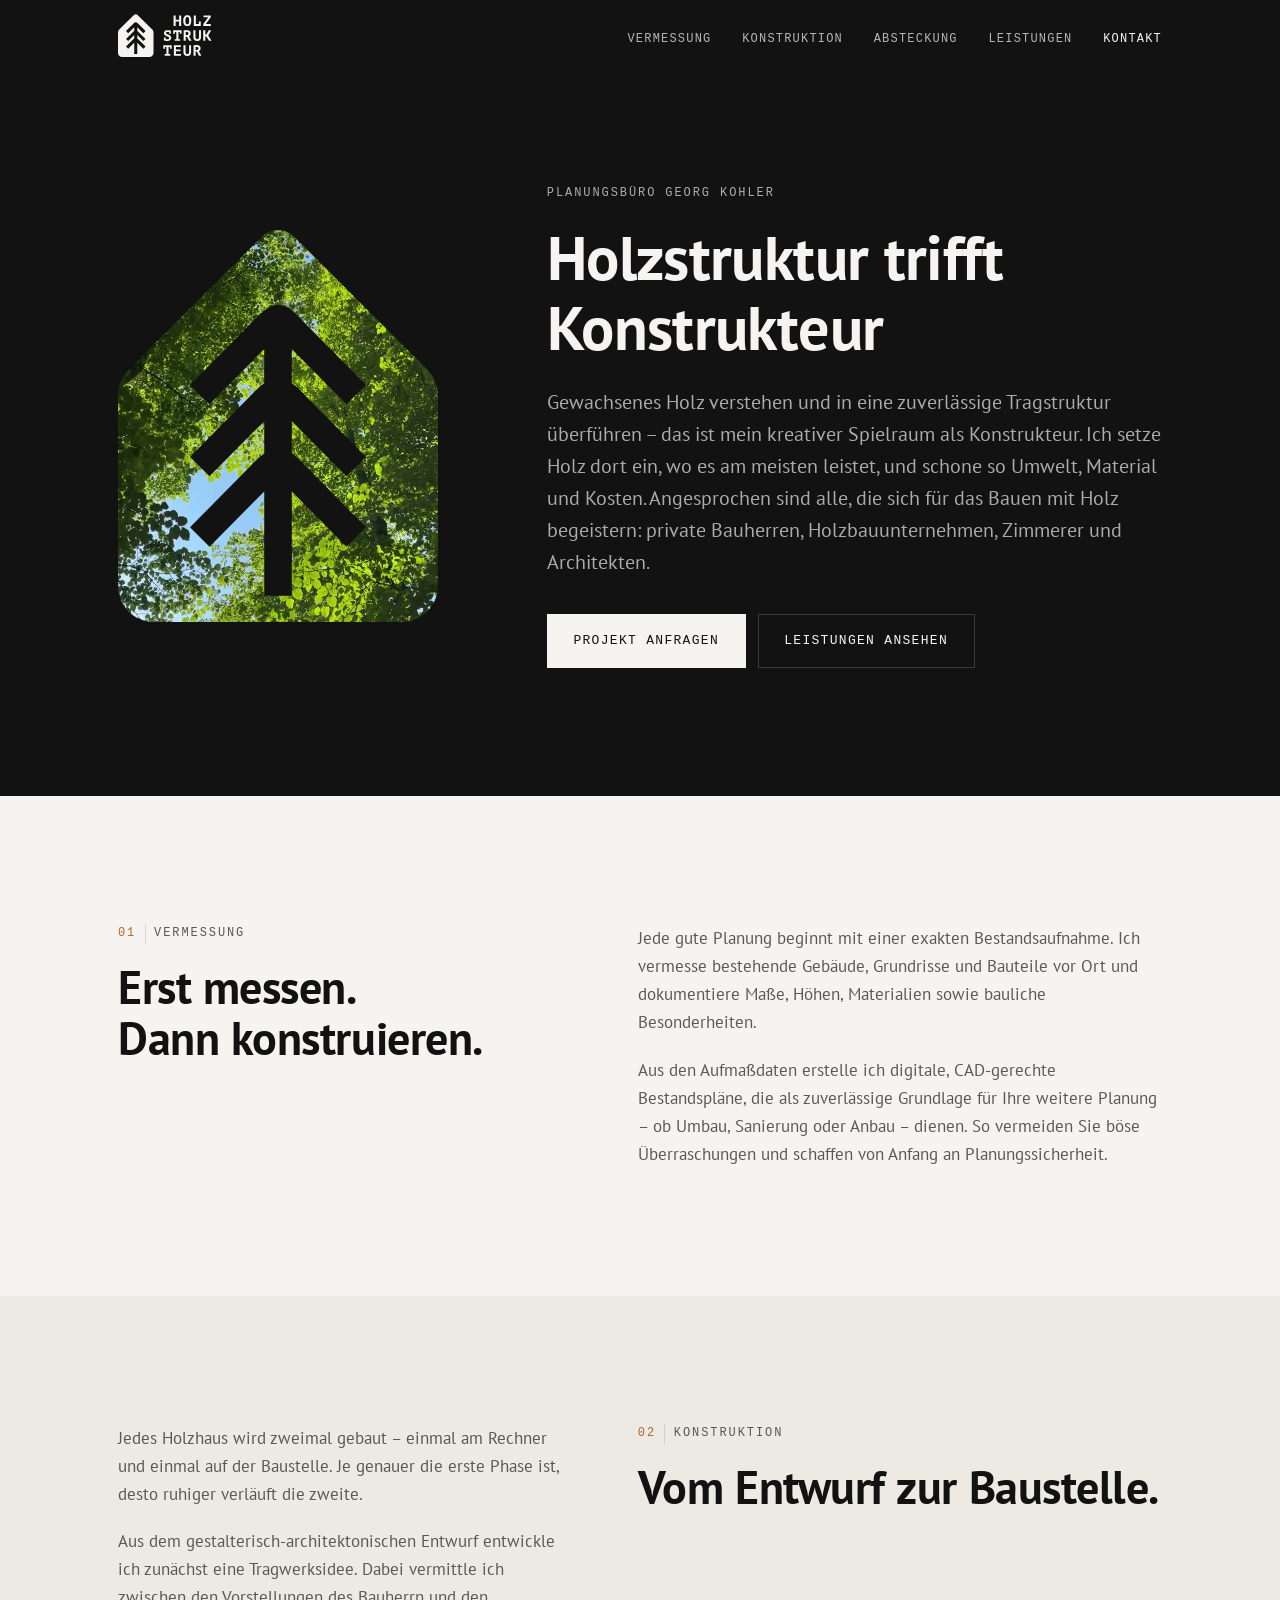
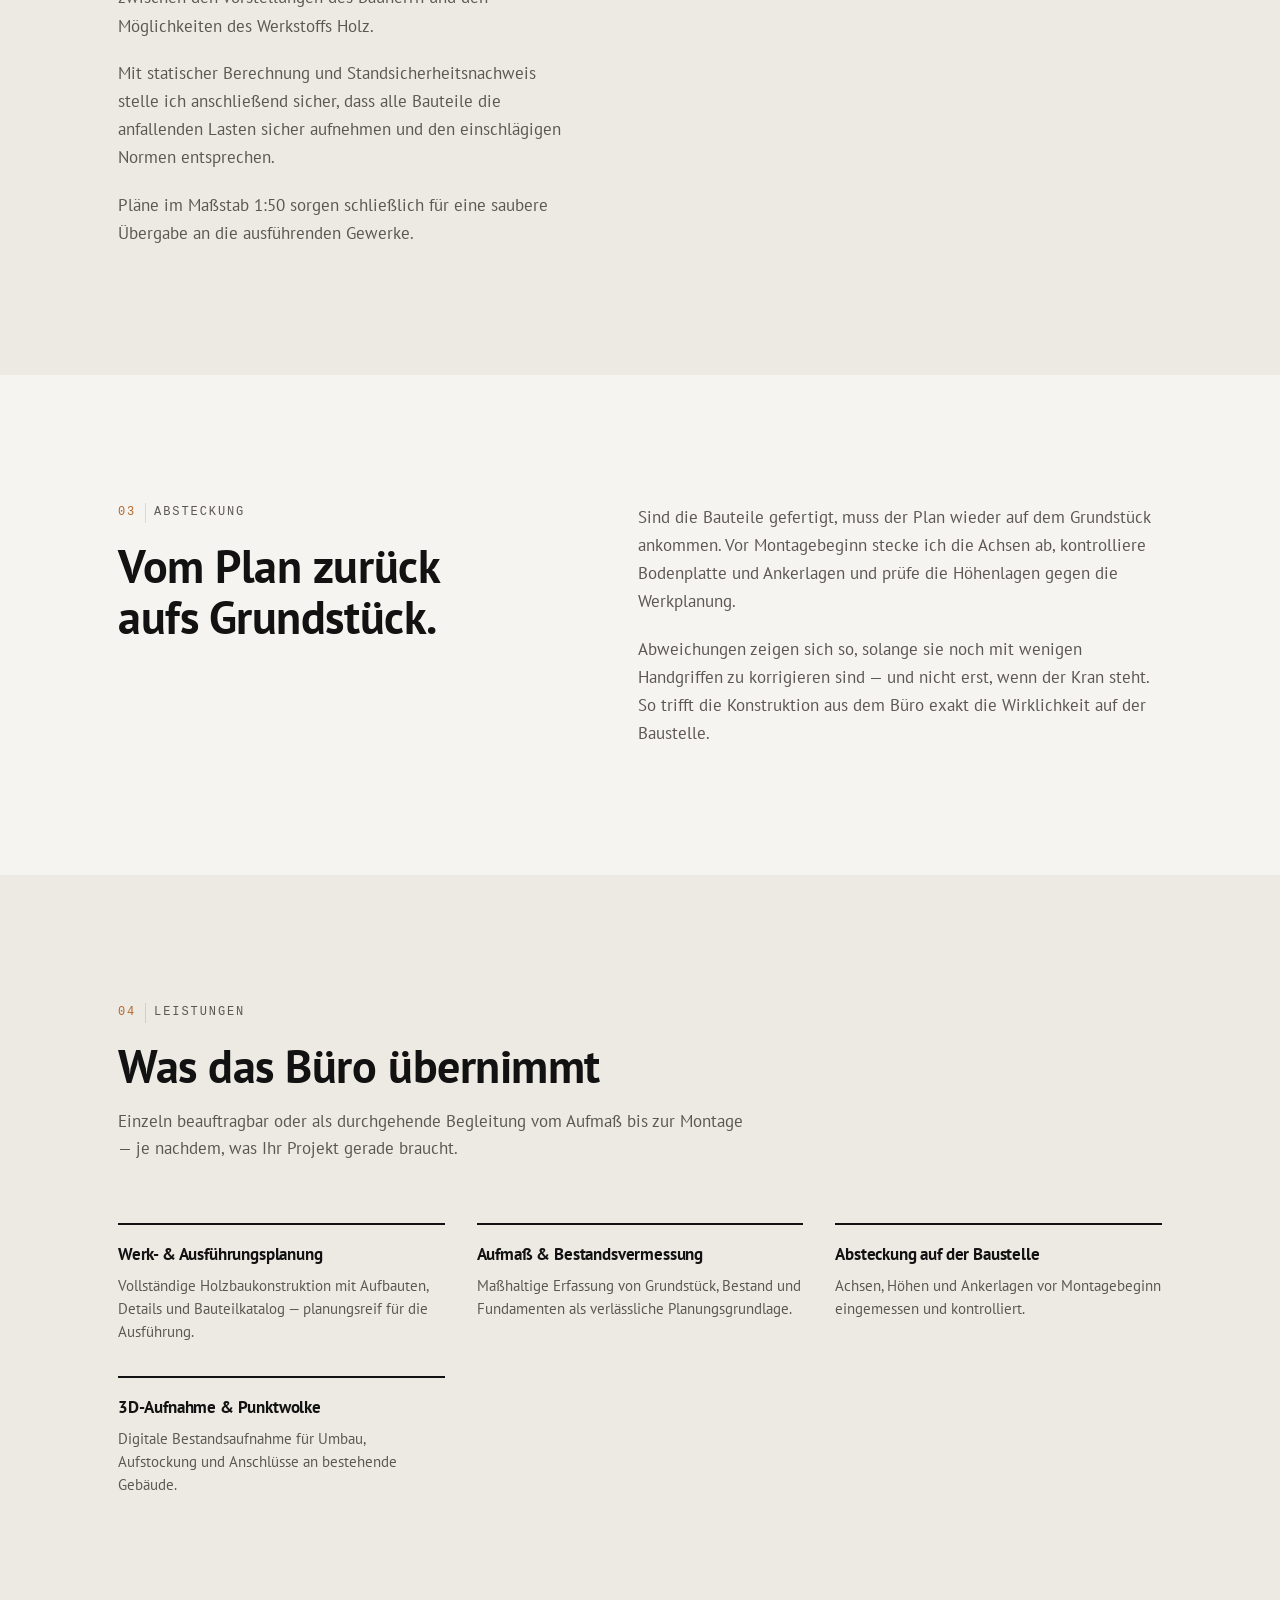
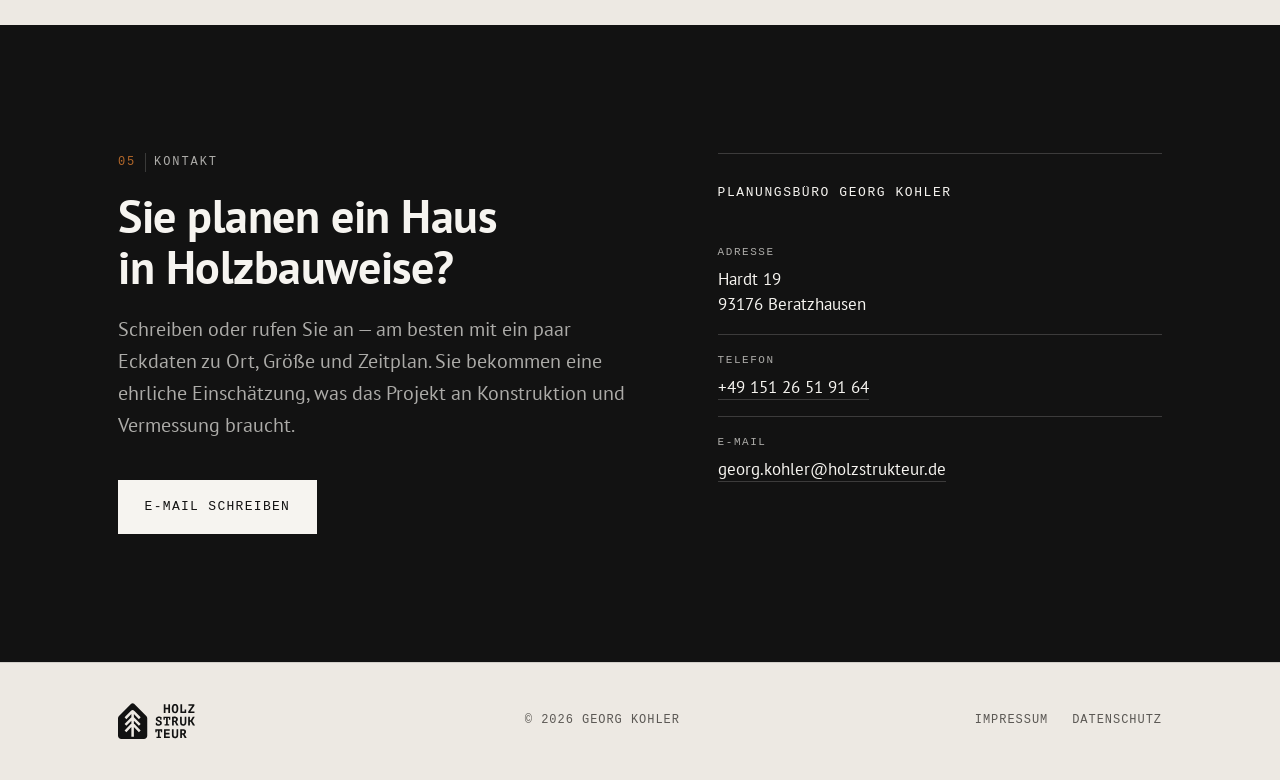
==== commit 8d0f2999: "first online draft" ====
--- a/index.html
+++ b/index.html
@@ -12,16 +12,11 @@
   lassen sich mit  grep -rn "TODO" .  auffinden:
 
     1. Kontaktdaten .......... Sektion #kontakt (Adresse, Telefon, E-Mail)
-    2. Projekte .............. Sektion #projekte (4 Karten: Name, Ort, Jahr,
-                               Leistung) + Projektbilder in assets/
-    3. Domain ................ canonical, og:url, sitemap.xml (aktuell
+    2. Domain ................ canonical, og:url, sitemap.xml (aktuell
                                https://holzstrukteur.de/)
-    4. JSON-LD ............... Block am Ende dieser Datei
-    5. impressum.html ........ Firmendaten, UID, Berufsrecht
-    6. datenschutz.html ...... Verantwortlicher, Hoster
-
-  Projektbilder: in jeder Projektkarte ist ein <img> als Kommentar
-  vorbereitet — einkommentieren und den Platzhalter-<div> löschen.
+    3. JSON-LD ............... Block am Ende dieser Datei
+    4. impressum.html ........ Firmendaten, UID, Berufsrecht
+    5. datenschutz.html ...... Verantwortlicher, Hoster
   ============================================================================
 -->
 
@@ -68,10 +63,10 @@
 
     <nav class="nav" id="hauptnavigation" aria-label="Hauptnavigation">
       <ul>
+        <li><a href="#vermessung">Vermessung</a></li>
         <li><a href="#konstruktion">Konstruktion</a></li>
-        <li><a href="#vermessung">Vermessung</a></li>
+        <li><a href="#absteckung">Absteckung</a></li>
         <li><a href="#leistungen">Leistungen</a></li>
-        <li><a href="#projekte">Projekte</a></li>
         <li><a href="#kontakt" class="nav__cta">Kontakt</a></li>
       </ul>
     </nav>
@@ -83,7 +78,6 @@
   <!-- ── Hero ────────────────────────────────────────────────────────────── -->
   <section class="section section--dark hero" id="top">
     <div class="wrap hero__inner">
-      <img class="hero__logo" src="assets/logo-white.svg" alt="Holzstrukteur" width="1942" height="640">
 
       <figure class="keyvisual" aria-hidden="true">
         <video class="keyvisual__media" autoplay muted loop playsinline
@@ -95,11 +89,11 @@
 
       <div class="hero__text">
         <p class="kicker">Planungsbüro Georg Kohler</p>
-        <h1>Konstruktion &amp; Vermessung<br>für den Holzbau</h1>
+        <!-- <h1>Konstruktion &amp; Vermessung<br>für den Holzbau</h1> -->
+        <h1>Holzstruktur trifft Konstrukteur</h1>
+
         <p class="lead">
-          Vom aufgemessenen Bestand bis zur abbundfertigen Werkplanung: Ich plane
-          Häuser in Holzbauweise so, dass auf der Baustelle jedes Bauteil dorthin
-          passt, wo es hingehört — millimetergenau, nachvollziehbar, termintreu.
+          Gewachsenes Holz verstehen und in eine zuverlässige Tragstruktur überführen – das ist mein kreativer Spielraum als Konstrukteur. Ich setze Holz dort ein, wo es am meisten leistet, und schone so Umwelt, Material und Kosten. Angesprochen sind alle, die sich für das Bauen mit Holz begeistern: private Bauherren, Holzbauunternehmen, Zimmerer und Architekten.
         </p>
         <p class="hero__actions">
           <a class="btn btn--primary" href="#kontakt">Projekt anfragen</a>
@@ -109,60 +103,75 @@
     </div>
   </section>
 
-  <!-- ── 01 Konstruktion ─────────────────────────────────────────────────── -->
-  <section class="section split" id="konstruktion">
+  <!-- ── 01 Vermessung ───────────────────────────────────────────────────── -->
+  <section class="section split" id="vermessung">
     <div class="wrap split__inner">
       <div class="split__head">
-        <p class="kicker"><span class="kicker__num">01</span> Konstruktion</p>
-        <h2>Holzbau, der auf dem Papier<br>schon fertig ist.</h2>
+        <p class="kicker"><span class="kicker__num">01</span> Vermessung</p>
+        <h2>Erst messen.<br>Dann konstruieren.</h2>
       </div>
       <div class="split__body">
         <p>
-          Jedes Holzhaus wird zweimal gebaut — einmal am Rechner und einmal auf der
-          Baustelle. Je genauer der erste Durchgang ist, desto ruhiger verläuft der
-          zweite. Ich entwickle aus Entwurf und Statik eine vollständige
-          Holzbaukonstruktion: Wand-, Decken- und Dachaufbauten, Anschlussdetails,
-          Verbindungsmittel und den kompletten Bauteilkatalog.
-        </p>
-        <p>
-          Geplant wird dreidimensional und bauteilgenau. Daraus entstehen Werk- und
-          Montagepläne, Stücklisten und die Maschinendaten für den Abbund — ein
-          Datensatz, mit dem Zimmerei, Statik und Bauleitung gleichermaßen arbeiten
-          können. Kollisionen fallen dabei am Bildschirm auf, nicht erst beim Aufstellen.
-        </p>
-      </div>
-    </div>
-  </section>
-
-  <!-- ── 02 Vermessung ───────────────────────────────────────────────────── -->
-  <section class="section section--alt split split--reverse" id="vermessung">
+          Jede gute Planung beginnt mit einer exakten Bestandsaufnahme. Ich vermesse bestehende Gebäude, Grundrisse und Bauteile vor Ort und dokumentiere Maße, Höhen, Materialien sowie bauliche Besonderheiten.
+        </p>
+        <p>
+          Aus den Aufmaßdaten erstelle ich digitale, CAD-gerechte Bestandspläne, die als zuverlässige Grundlage für Ihre weitere Planung – ob Umbau, Sanierung oder Anbau – dienen. So vermeiden Sie böse Überraschungen und schaffen von Anfang an Planungssicherheit.
+        </p>
+      </div>
+    </div>
+  </section>
+
+  <!-- ── 02 Konstruktion ─────────────────────────────────────────────────── -->
+  <section class="section section--alt split split--reverse" id="konstruktion">
     <div class="wrap split__inner">
       <div class="split__head">
-        <p class="kicker"><span class="kicker__num">02</span> Vermessung</p>
-        <h2>Erst messen.<br>Dann konstruieren.</h2>
+        <p class="kicker"><span class="kicker__num">02</span> Konstruktion</p>
+        <h2>Vom Entwurf zur Baustelle.</h2>
       </div>
       <div class="split__body">
         <p>
-          Vorgefertigte Holzbauteile verzeihen keine Überraschungen. Deshalb steht am
-          Anfang das Aufmaß: Ich erfasse Grundstück, Bestand und Fundamente vor Ort,
-          prüfe Höhenlagen, Achsen und Winkel und übergebe ein sauberes,
-          maßhaltiges Modell als Planungsgrundlage.
-        </p>
-        <p>
-          Auch danach bleibt die Vermessung Teil der Arbeit: Absteckung der Achsen vor
-          Montagebeginn, Kontrolle von Bodenplatte und Ankerlagen, Aufmaß für den
-          Anschluss an Bestandsbauten. So trifft die Konstruktion aus dem Büro exakt
-          die Wirklichkeit auf der Baustelle.
+          Jedes Holzhaus wird zweimal gebaut – einmal am Rechner und einmal auf der Baustelle. Je genauer die erste Phase ist, desto ruhiger verläuft die zweite. 
+        </p>
+        <p>
+          Aus dem gestalterisch-architektonischen Entwurf entwickle ich zunächst eine Tragwerksidee. Dabei vermittle ich zwischen den Vorstellungen des Bauherrn und den Möglichkeiten des Werkstoffs Holz.
+        </p>
+        <p>
+          Mit statischer Berechnung und Standsicherheitsnachweis stelle ich anschließend sicher, dass alle Bauteile die anfallenden Lasten sicher aufnehmen und den einschlägigen Normen entsprechen.
+        </p>
+        <p>
+          Pläne im Maßstab 1:50 sorgen schließlich für eine saubere Übergabe an die ausführenden Gewerke.
+        </p>
+      </div>
+    </div>
+  </section>
+
+  <!-- ── 03 Absteckung ───────────────────────────────────────────────────── -->
+  <section class="section split" id="absteckung">
+    <div class="wrap split__inner">
+      <div class="split__head">
+        <p class="kicker"><span class="kicker__num">03</span> Absteckung</p>
+        <h2>Vom Plan zurück<br>aufs Grundstück.</h2>
+      </div>
+      <div class="split__body">
+        <p>
+          Sind die Bauteile gefertigt, muss der Plan wieder auf dem Grundstück
+          ankommen. Vor Montagebeginn stecke ich die Achsen ab, kontrolliere
+          Bodenplatte und Ankerlagen und prüfe die Höhenlagen gegen die Werkplanung.
+        </p>
+        <p>
+          Abweichungen zeigen sich so, solange sie noch mit wenigen Handgriffen zu
+          korrigieren sind — und nicht erst, wenn der Kran steht. So trifft die
+          Konstruktion aus dem Büro exakt die Wirklichkeit auf der Baustelle.
         </p>
       </div>
     </div>
   </section>
 
   <!-- ── Leistungen ──────────────────────────────────────────────────────── -->
-  <section class="section" id="leistungen">
+  <section class="section section--alt" id="leistungen">
     <div class="wrap">
       <div class="section__head">
-        <p class="kicker"><span class="kicker__num">03</span> Leistungen</p>
+        <p class="kicker"><span class="kicker__num">04</span> Leistungen</p>
         <h2>Was das Büro übernimmt</h2>
         <p class="lead lead--tight">
           Einzeln beauftragbar oder als durchgehende Begleitung vom Aufmaß bis zur
@@ -176,10 +185,6 @@
           <p>Vollständige Holzbaukonstruktion mit Aufbauten, Details und Bauteilkatalog — planungsreif für die Ausführung.</p>
         </li>
         <li class="card">
-          <h3>Abbundplanung &amp; CNC-Daten</h3>
-          <p>Bauteilgenaue 3D-Modelle, Stücklisten und Maschinendaten für den Abbund in der Zimmerei.</p>
-        </li>
-        <li class="card">
           <h3>Aufmaß &amp; Bestandsvermessung</h3>
           <p>Maßhaltige Erfassung von Grundstück, Bestand und Fundamenten als verlässliche Planungsgrundlage.</p>
         </li>
@@ -191,64 +196,6 @@
           <h3>3D-Aufnahme &amp; Punktwolke</h3>
           <p>Digitale Bestandsaufnahme für Umbau, Aufstockung und Anschlüsse an bestehende Gebäude.</p>
         </li>
-        <li class="card">
-          <h3>Einreich- &amp; Ausführungsunterlagen</h3>
-          <p>Planunterlagen, Nachweise und Dokumentation, aufbereitet für Behörde, Statik und Bauleitung.</p>
-        </li>
-      </ul>
-    </div>
-  </section>
-
-  <!-- ── Projekte ────────────────────────────────────────────────────────── -->
-  <section class="section section--alt" id="projekte">
-    <div class="wrap">
-      <div class="section__head">
-        <p class="kicker"><span class="kicker__num">04</span> Projekte</p>
-        <h2>Eine Auswahl</h2>
-        <p class="lead lead--tight">
-          Ein Ausschnitt aus den vergangenen Jahren — Neubau, Aufstockung und Sanierung
-          in Holzbauweise.
-        </p>
-      </div>
-
-      <ul class="cards cards--projects">
-
-        <!-- TODO: Projekt 1 — Name, Ort, Jahr, Leistung und Bild ersetzen -->
-        <li class="card card--project">
-          <div class="card__media" aria-hidden="true"><span>TODO: Bild</span></div>
-          <!-- <img class="card__media" src="assets/projekt-1.jpg" alt="TODO: Bildbeschreibung" width="800" height="600" loading="lazy"> -->
-          <h3>TODO: Projektname</h3>
-          <p class="meta">TODO: Ort <span aria-hidden="true">·</span> TODO: Jahr</p>
-          <p>TODO: Ein Satz zum Projekt und zum übernommenen Leistungsumfang.</p>
-        </li>
-
-        <!-- TODO: Projekt 2 — Name, Ort, Jahr, Leistung und Bild ersetzen -->
-        <li class="card card--project">
-          <div class="card__media" aria-hidden="true"><span>TODO: Bild</span></div>
-          <!-- <img class="card__media" src="assets/projekt-2.jpg" alt="TODO: Bildbeschreibung" width="800" height="600" loading="lazy"> -->
-          <h3>TODO: Projektname</h3>
-          <p class="meta">TODO: Ort <span aria-hidden="true">·</span> TODO: Jahr</p>
-          <p>TODO: Ein Satz zum Projekt und zum übernommenen Leistungsumfang.</p>
-        </li>
-
-        <!-- TODO: Projekt 3 — Name, Ort, Jahr, Leistung und Bild ersetzen -->
-        <li class="card card--project">
-          <div class="card__media" aria-hidden="true"><span>TODO: Bild</span></div>
-          <!-- <img class="card__media" src="assets/projekt-3.jpg" alt="TODO: Bildbeschreibung" width="800" height="600" loading="lazy"> -->
-          <h3>TODO: Projektname</h3>
-          <p class="meta">TODO: Ort <span aria-hidden="true">·</span> TODO: Jahr</p>
-          <p>TODO: Ein Satz zum Projekt und zum übernommenen Leistungsumfang.</p>
-        </li>
-
-        <!-- TODO: Projekt 4 — Name, Ort, Jahr, Leistung und Bild ersetzen -->
-        <li class="card card--project">
-          <div class="card__media" aria-hidden="true"><span>TODO: Bild</span></div>
-          <!-- <img class="card__media" src="assets/projekt-4.jpg" alt="TODO: Bildbeschreibung" width="800" height="600" loading="lazy"> -->
-          <h3>TODO: Projektname</h3>
-          <p class="meta">TODO: Ort <span aria-hidden="true">·</span> TODO: Jahr</p>
-          <p>TODO: Ein Satz zum Projekt und zum übernommenen Leistungsumfang.</p>
-        </li>
-
       </ul>
     </div>
   </section>
@@ -266,7 +213,7 @@
         </p>
         <p>
           <!-- TODO: E-Mail-Adresse auch hier ersetzen -->
-          <a class="btn btn--primary" href="mailto:TODO@holzstrukteur.de">E-Mail schreiben</a>
+          <a class="btn btn--primary" href="mailto:georg.kohler@holzstrukteur.de">E-Mail schreiben</a>
         </p>
       </div>
 
@@ -276,26 +223,21 @@
         <div class="contact__row">
           <span class="contact__label">Adresse</span>
           <!-- TODO: Straße, PLZ, Ort ersetzen -->
-          <span class="contact__value">TODO: Straße Hausnummer<br>TODO: PLZ Ort<br>Österreich</span>
+          <span class="contact__value">Hardt 19<br>93176 Beratzhausen</span>
         </div>
 
         <div class="contact__row">
           <span class="contact__label">Telefon</span>
           <!-- TODO: Telefonnummer ersetzen — href im Format +43… ohne Leerzeichen -->
-          <span class="contact__value"><a href="tel:+430000000000">TODO: +43 000 0000000</a></span>
+          <span class="contact__value"><a href="tel:+4915126519164<">+49 151 26 51 91 64</a></span>
         </div>
 
         <div class="contact__row">
           <span class="contact__label">E-Mail</span>
           <!-- TODO: E-Mail-Adresse ersetzen -->
-          <span class="contact__value"><a href="mailto:TODO@holzstrukteur.de">TODO@holzstrukteur.de</a></span>
+          <span class="contact__value"><a href="mailto:georg.kohler@holzstrukteur.de">georg.kohler@holzstrukteur.de</a></span>
         </div>
 
-        <div class="contact__row">
-          <span class="contact__label">Einsatzgebiet</span>
-          <!-- TODO: Region anpassen -->
-          <span class="contact__value">TODO: Region</span>
-        </div>
       </address>
     </div>
   </section>
@@ -325,22 +267,22 @@
   "@context": "https://schema.org",
   "@type": "ProfessionalService",
   "name": "Holzstrukteur — Planungsbüro Georg Kohler",
-  "description": "Konstruktion und Vermessung für Häuser in Holzbauweise: Werkplanung, Abbunddaten, Aufmaß und Absteckung.",
+  "description": "Konstruktion und Vermessung für Häuser in Holzbauweise: Werkplanung, Aufmaß und Absteckung.",
   "url": "https://holzstrukteur.de/",
   "logo": "https://holzstrukteur.de/assets/og-image.png",
   "image": "https://holzstrukteur.de/assets/og-image.png",
   "founder": { "@type": "Person", "name": "Georg Kohler" },
-  "telephone": "TODO: +43 000 0000000",
-  "email": "TODO@holzstrukteur.de",
+  "telephone": "+49 151 26 51 91 64<",
+  "email": "georg.kohler@holzstrukteur.de",
   "address": {
     "@type": "PostalAddress",
-    "streetAddress": "TODO: Straße Hausnummer",
-    "postalCode": "TODO: PLZ",
-    "addressLocality": "TODO: Ort",
-    "addressCountry": "AT"
+    "streetAddress": "Hardt 19",
+    "postalCode": "93176",
+    "addressLocality": "Beratzhausen",
+    "addressCountry": "DE"
   },
   "areaServed": "TODO: Region",
-  "knowsAbout": ["Holzbau", "Holzbaukonstruktion", "Abbundplanung", "Bauvermessung", "Aufmaß"]
+  "knowsAbout": ["Holzbau", "Holzbaukonstruktion", "Bauvermessung", "Aufmaß"]
 }
 </script>
 
--- a/styles.css
+++ b/styles.css
@@ -505,12 +505,7 @@
 /* ── Responsive ──────────────────────────────────────────────────────────── */
 
 @media (min-width: 48rem) {
-  /* Wortmarke über die volle Breite, darunter Text links, Keyvisual rechts. */
-  .hero__inner        { grid-template-columns: minmax(0, 1fr) minmax(0, 20rem); }
-  .hero__logo         { grid-column: 1 / -1; }
-  .hero__text         { grid-column: 1; grid-row: 2; }
-  .keyvisual          { grid-column: 2; grid-row: 2; justify-self: end; }
-
+  .hero__inner        { grid-template-columns: minmax(0, 22rem) minmax(0, 1fr); }
   .split__inner       { grid-template-columns: minmax(0, 1fr) minmax(0, 1.15fr); }
   .contact__inner     { grid-template-columns: minmax(0, 1fr) minmax(0, .85fr); }
 
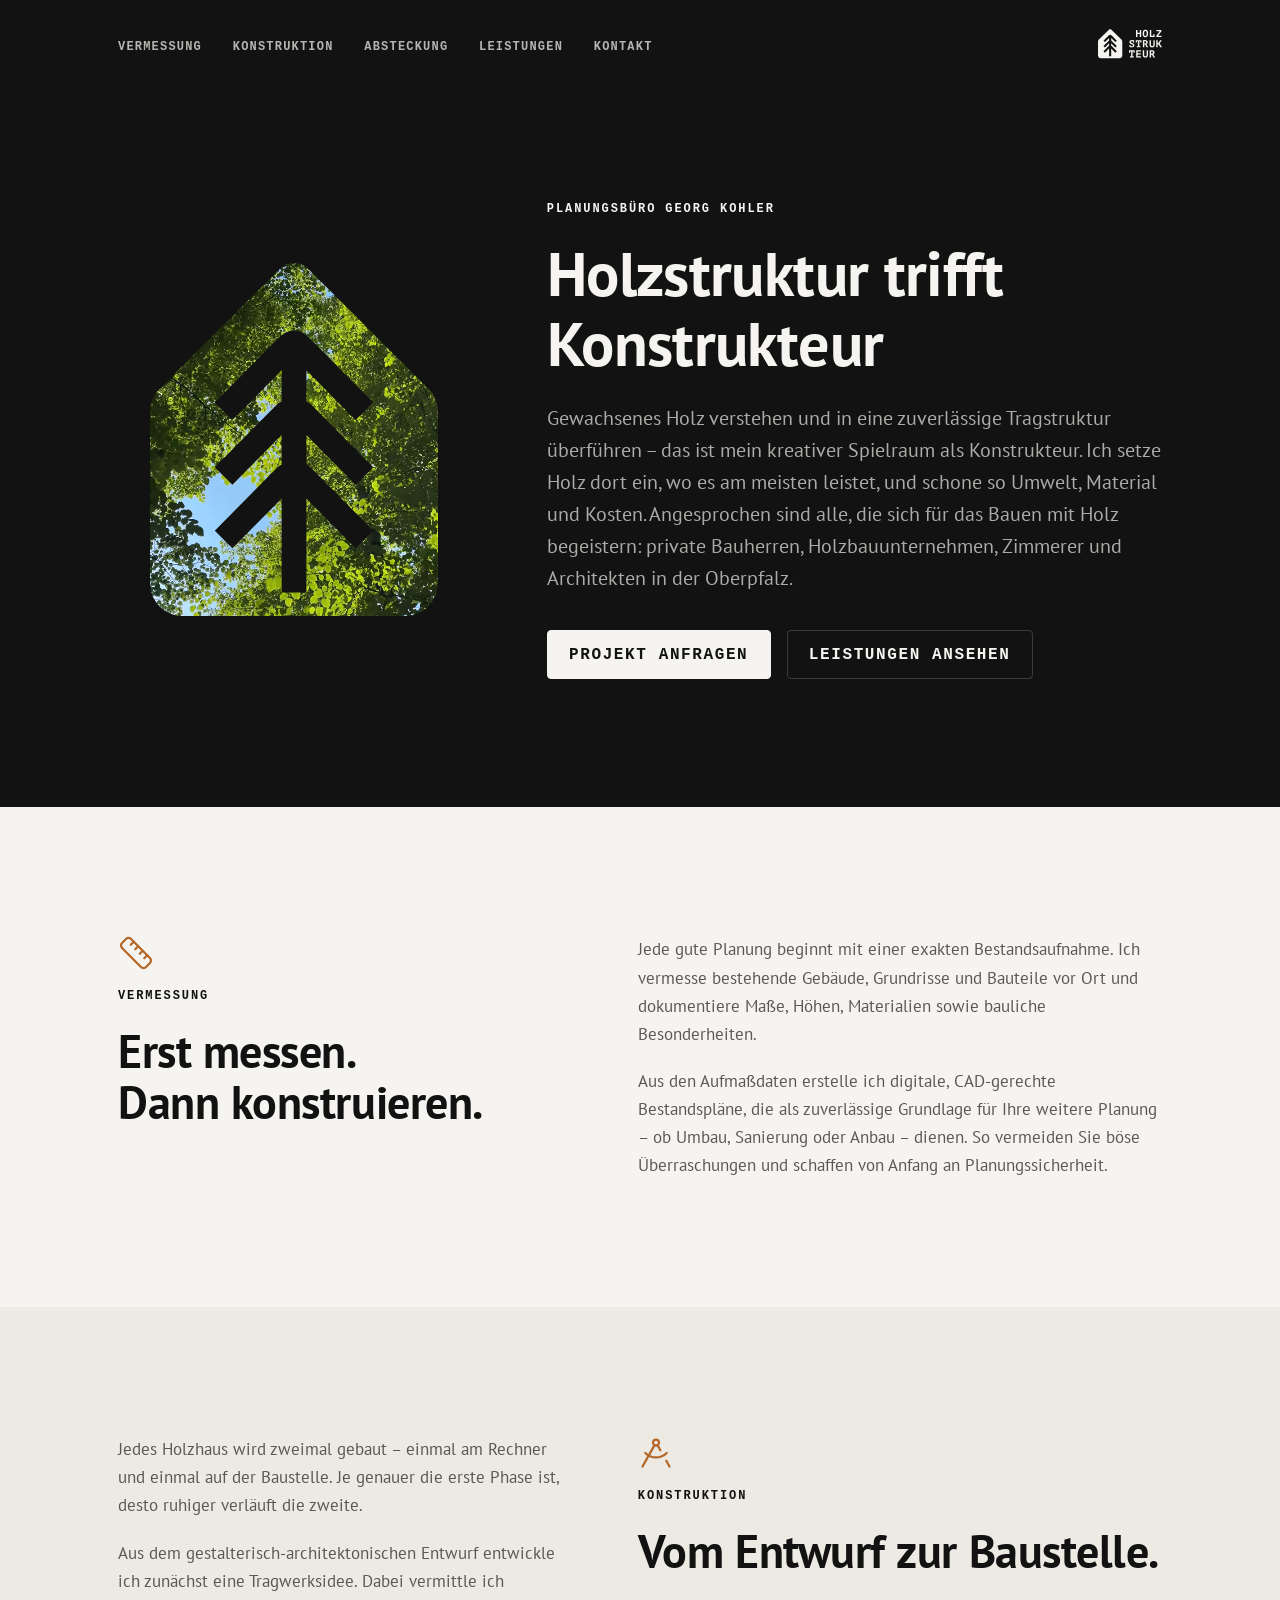
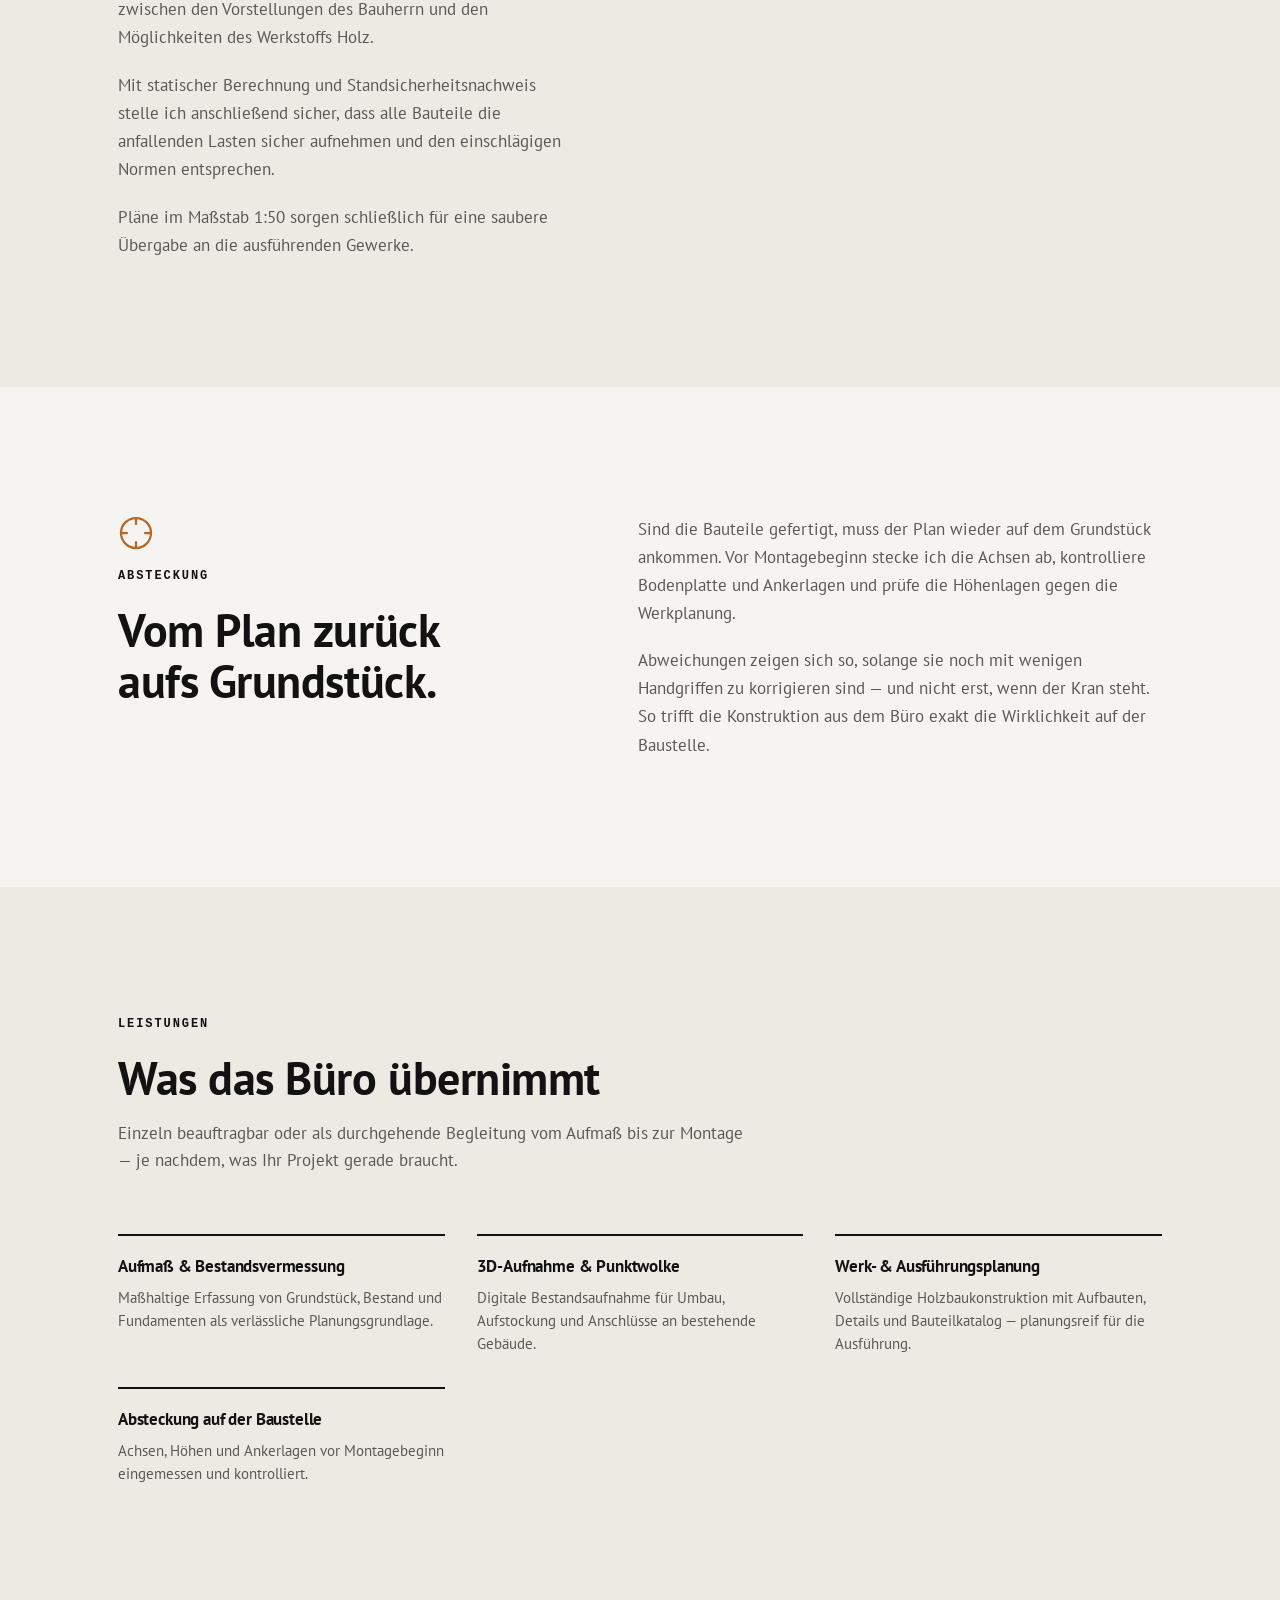
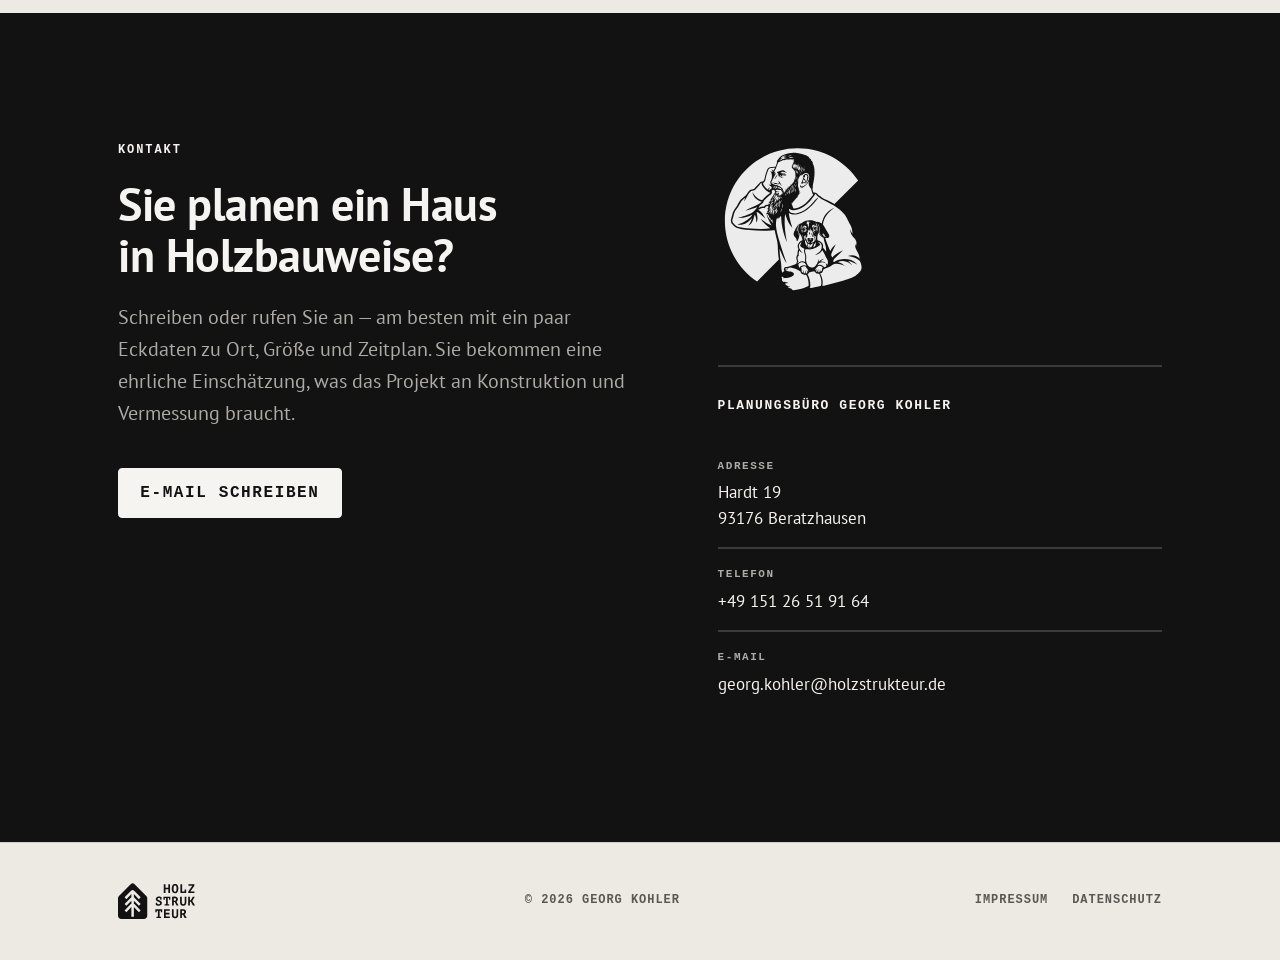
==== commit dd44a766: "Mobilmenü, Sektionssymbole, Keyvisual-Loop und SEO-Korrekturen Mobilmenü: Die Kopfzeile trug ihre Hö" ====
--- a/index.html
+++ b/index.html
@@ -4,32 +4,16 @@
 <meta charset="utf-8">
 <meta name="viewport" content="width=device-width, initial-scale=1">
 
-<!--
-  ============================================================================
-  HOLZSTRUKTEUR — Onepager
-  ----------------------------------------------------------------------------
-  AUSZUFÜLLEN vor dem Livegang. Alle Stellen sind mit "TODO" markiert und
-  lassen sich mit  grep -rn "TODO" .  auffinden:
-
-    1. Kontaktdaten .......... Sektion #kontakt (Adresse, Telefon, E-Mail)
-    2. Domain ................ canonical, og:url, sitemap.xml (aktuell
-                               https://holzstrukteur.de/)
-    3. JSON-LD ............... Block am Ende dieser Datei
-    4. impressum.html ........ Firmendaten, UID, Berufsrecht
-    5. datenschutz.html ...... Verantwortlicher, Hoster
-  ============================================================================
--->
-
-<title>Holzstrukteur — Konstruktion & Vermessung für den Holzbau | Planungsbüro Georg Kohler</title>
-<meta name="description" content="Planungsbüro Georg Kohler: Konstruktion und Vermessung für Häuser in Holzbauweise. Werkplanung, Abbunddaten, Aufmaß und Absteckung aus einer Hand.">
+<title>Holzbau-Konstruktion & Vermessung | Holzstrukteur Beratzhausen, Regensburg</title>
+<meta name="description" content="Planungsbüro Georg Kohler: Konstruktion und Vermessung für Häuser in Holzbauweise. Werkplanung, Aufmaß und Absteckung.">
 <meta name="author" content="Georg Kohler">
 <link rel="canonical" href="https://holzstrukteur.de/">
 
 <meta property="og:type" content="website">
-<meta property="og:locale" content="de_AT">
+<meta property="og:locale" content="de_DE">
 <meta property="og:site_name" content="Holzstrukteur">
 <meta property="og:title" content="Holzstrukteur — Konstruktion & Vermessung für den Holzbau">
-<meta property="og:description" content="Planungsbüro Georg Kohler: Konstruktion und Vermessung für Häuser in Holzbauweise. Werkplanung, Abbunddaten, Aufmaß und Absteckung aus einer Hand.">
+<meta property="og:description" content="Planungsbüro Georg Kohler: Konstruktion und Vermessung für Häuser in Holzbauweise. Werkplanung, Aufmaß und Absteckung.">
 <meta property="og:url" content="https://holzstrukteur.de/">
 <meta property="og:image" content="https://holzstrukteur.de/assets/og-image.png">
 <meta property="og:image:width" content="1200">
@@ -52,9 +36,6 @@
 
 <header class="site-header" id="seitenkopf">
   <div class="wrap site-header__inner">
-    <a class="brand" href="#top" aria-label="Holzstrukteur — Startseite">
-      <img src="assets/logo-white.svg" alt="" width="1942" height="640">
-    </a>
 
     <button class="nav-toggle" type="button" aria-expanded="false" aria-controls="hauptnavigation">
       <span class="nav-toggle__bars" aria-hidden="true"><span></span><span></span><span></span></span>
@@ -70,6 +51,10 @@
         <li><a href="#kontakt" class="nav__cta">Kontakt</a></li>
       </ul>
     </nav>
+
+        <a class="brand" href="#top" aria-label="Holzstrukteur — Startseite">
+      <img src="assets/logo-white.svg" alt="" width="1942" height="640">
+    </a>
   </div>
 </header>
 
@@ -80,9 +65,44 @@
     <div class="wrap hero__inner">
 
       <figure class="keyvisual" aria-hidden="true">
+        <!--
+          Beide Dateien enthalten den Clip als Palindrom: 7,8 s vorwärts (die
+          erste Hälfte des Originals), dann dieselben Bilder rückwärts, ohne
+          die Wendebilder doppelt. Dadurch genügt das normale loop-Attribut
+          für einen nahtlosen Vor-Zurück-Lauf, ganz ohne JavaScript.
+
+          WebM/VP9 steht zuerst und wird von allen aktuellen Browsern genommen;
+          das MP4 bedient ältere Safari-Versionen. Beide entstehen direkt aus
+          dem 4K-Master 14558333_2160_3840_29fps.mp4, nicht aus einer bereits
+          komprimierten Zwischenstufe — sonst verlieren VP9 und AV1 ihren
+          Vorsprung, weil sie Bits für die Artefakte der Vorstufe ausgeben.
+
+            M=14558333_2160_3840_29fps.mp4
+            FC="[0:v]crop=2160:2646:0:597,scale=640:784,fps=25,\
+                trim=start_frame=0:end_frame=196,setpts=PTS-STARTPTS,split[a][b];\
+                [b]reverse,trim=start_frame=1:end_frame=195,\
+                setpts=PTS-STARTPTS[r];[a][r]concat=n=2:v=1[v]"
+
+            ffmpeg -i $M -filter_complex "$FC" -map "[v]" -an \
+              -c:v libx264 -preset veryslow -crf 30 -pix_fmt yuv420p \
+              -movflags +faststart keyvisual.mp4
+
+            ffmpeg -i $M -filter_complex "$FC" -map "[v]" -an -c:v libvpx-vp9 \
+              -b:v 1100k -pass 1 -row-mt 1 -deadline good -cpu-used 4 \
+              -auto-alt-ref 1 -lag-in-frames 25 -g 240 -f null /dev/null
+            ffmpeg -i $M -filter_complex "$FC" -map "[v]" -an -c:v libvpx-vp9 \
+              -b:v 1100k -pass 2 -row-mt 1 -deadline good -cpu-used 0 \
+              -auto-alt-ref 1 -lag-in-frames 25 -g 240 -pix_fmt yuv420p \
+              keyvisual.webm
+
+          end_frame=196 ist die halbe Cliplänge (393 Bilder bei 25 fps); die
+          Rückwärtshälfte lässt Anfang und Ende weg, sonst steht das Bild am
+          Wendepunkt und am Loop-Sprung je zwei Bilder lang still.
+        -->
         <video class="keyvisual__media" autoplay muted loop playsinline
                preload="metadata" width="640" height="784"
                poster="assets/keyvisual-poster.jpg">
+          <source src="assets/keyvisual.webm" type="video/webm">
           <source src="assets/keyvisual.mp4" type="video/mp4">
         </video>
       </figure>
@@ -93,7 +113,7 @@
         <h1>Holzstruktur trifft Konstrukteur</h1>
 
         <p class="lead">
-          Gewachsenes Holz verstehen und in eine zuverlässige Tragstruktur überführen – das ist mein kreativer Spielraum als Konstrukteur. Ich setze Holz dort ein, wo es am meisten leistet, und schone so Umwelt, Material und Kosten. Angesprochen sind alle, die sich für das Bauen mit Holz begeistern: private Bauherren, Holzbauunternehmen, Zimmerer und Architekten.
+          Gewachsenes Holz verstehen und in eine zuverlässige Tragstruktur überführen – das ist mein kreativer Spielraum als Konstrukteur. Ich setze Holz dort ein, wo es am meisten leistet, und schone so Umwelt, Material und Kosten. Angesprochen sind alle, die sich für das Bauen mit Holz begeistern: private Bauherren, Holzbauunternehmen, Zimmerer und Architekten in der Oberpfalz.
         </p>
         <p class="hero__actions">
           <a class="btn btn--primary" href="#kontakt">Projekt anfragen</a>
@@ -107,7 +127,16 @@
   <section class="section split" id="vermessung">
     <div class="wrap split__inner">
       <div class="split__head">
-        <p class="kicker"><span class="kicker__num">01</span> Vermessung</p>
+        <!-- Lucide „ruler“ (ISC) -->
+        <svg class="split__icon" viewBox="0 0 24 24" fill="none" stroke="currentColor"
+             stroke-width="1.5" stroke-linecap="round" stroke-linejoin="round" aria-hidden="true">
+          <path d="M21.3 15.3a2.4 2.4 0 0 1 0 3.4l-2.6 2.6a2.4 2.4 0 0 1-3.4 0L2.7 8.7a2.41 2.41 0 0 1 0-3.4l2.6-2.6a2.41 2.41 0 0 1 3.4 0Z"/>
+          <path d="m14.5 12.5 2-2"/>
+          <path d="m11.5 9.5 2-2"/>
+          <path d="m8.5 6.5 2-2"/>
+          <path d="m17.5 15.5 2-2"/>
+        </svg>
+        <p class="kicker">Vermessung</p>
         <h2>Erst messen.<br>Dann konstruieren.</h2>
       </div>
       <div class="split__body">
@@ -125,7 +154,16 @@
   <section class="section section--alt split split--reverse" id="konstruktion">
     <div class="wrap split__inner">
       <div class="split__head">
-        <p class="kicker"><span class="kicker__num">02</span> Konstruktion</p>
+        <!-- Lucide „drafting-compass“ (ISC) -->
+        <svg class="split__icon" viewBox="0 0 24 24" fill="none" stroke="currentColor"
+             stroke-width="1.5" stroke-linecap="round" stroke-linejoin="round" aria-hidden="true">
+          <path d="m12.99 6.74 1.93 3.44"/>
+          <path d="M19.136 12a10 10 0 0 1-14.271 0"/>
+          <path d="m21 21-2.16-3.84"/>
+          <path d="m3 21 8.02-14.26"/>
+          <circle cx="12" cy="5" r="2"/>
+        </svg>
+        <p class="kicker">Konstruktion</p>
         <h2>Vom Entwurf zur Baustelle.</h2>
       </div>
       <div class="split__body">
@@ -149,7 +187,16 @@
   <section class="section split" id="absteckung">
     <div class="wrap split__inner">
       <div class="split__head">
-        <p class="kicker"><span class="kicker__num">03</span> Absteckung</p>
+        <!-- Lucide „crosshair“ (ISC) -->
+        <svg class="split__icon" viewBox="0 0 24 24" fill="none" stroke="currentColor"
+             stroke-width="1.5" stroke-linecap="round" stroke-linejoin="round" aria-hidden="true">
+          <circle cx="12" cy="12" r="10"/>
+          <line x1="22" x2="18" y1="12" y2="12"/>
+          <line x1="6" x2="2" y1="12" y2="12"/>
+          <line x1="12" x2="12" y1="6" y2="2"/>
+          <line x1="12" x2="12" y1="22" y2="18"/>
+        </svg>
+        <p class="kicker">Absteckung</p>
         <h2>Vom Plan zurück<br>aufs Grundstück.</h2>
       </div>
       <div class="split__body">
@@ -171,7 +218,7 @@
   <section class="section section--alt" id="leistungen">
     <div class="wrap">
       <div class="section__head">
-        <p class="kicker"><span class="kicker__num">04</span> Leistungen</p>
+        <p class="kicker">Leistungen</p>
         <h2>Was das Büro übernimmt</h2>
         <p class="lead lead--tight">
           Einzeln beauftragbar oder als durchgehende Begleitung vom Aufmaß bis zur
@@ -180,22 +227,23 @@
       </div>
 
       <ul class="cards cards--services">
+        <li class="card">
+          <h3>Aufmaß &amp; Bestandsvermessung</h3>
+          <p>Maßhaltige Erfassung von Grundstück, Bestand und Fundamenten als verlässliche Planungsgrundlage.</p>
+        </li>
+        <li class="card">
+          <h3>3D-Aufnahme &amp; Punktwolke</h3>
+          <p>Digitale Bestandsaufnahme für Umbau, Aufstockung und Anschlüsse an bestehende Gebäude.</p>
+        </li>
         <li class="card">
           <h3>Werk- &amp; Ausführungsplanung</h3>
           <p>Vollständige Holzbaukonstruktion mit Aufbauten, Details und Bauteilkatalog — planungsreif für die Ausführung.</p>
         </li>
         <li class="card">
-          <h3>Aufmaß &amp; Bestandsvermessung</h3>
-          <p>Maßhaltige Erfassung von Grundstück, Bestand und Fundamenten als verlässliche Planungsgrundlage.</p>
-        </li>
-        <li class="card">
           <h3>Absteckung auf der Baustelle</h3>
           <p>Achsen, Höhen und Ankerlagen vor Montagebeginn eingemessen und kontrolliert.</p>
         </li>
-        <li class="card">
-          <h3>3D-Aufnahme &amp; Punktwolke</h3>
-          <p>Digitale Bestandsaufnahme für Umbau, Aufstockung und Anschlüsse an bestehende Gebäude.</p>
-        </li>
+        
       </ul>
     </div>
   </section>
@@ -204,7 +252,7 @@
   <section class="section section--dark contact" id="kontakt">
     <div class="wrap contact__inner">
       <div class="contact__pitch">
-        <p class="kicker"><span class="kicker__num">05</span> Kontakt</p>
+        <p class="kicker">Kontakt</p>
         <h2>Sie planen ein Haus<br>in Holzbauweise?</h2>
         <p class="lead">
           Schreiben oder rufen Sie an — am besten mit ein paar Eckdaten zu Ort,
@@ -217,28 +265,39 @@
         </p>
       </div>
 
-      <address class="contact__details">
-        <p class="contact__name">Planungsbüro Georg Kohler</p>
-
-        <div class="contact__row">
-          <span class="contact__label">Adresse</span>
-          <!-- TODO: Straße, PLZ, Ort ersetzen -->
-          <span class="contact__value">Hardt 19<br>93176 Beratzhausen</span>
-        </div>
-
-        <div class="contact__row">
-          <span class="contact__label">Telefon</span>
-          <!-- TODO: Telefonnummer ersetzen — href im Format +43… ohne Leerzeichen -->
-          <span class="contact__value"><a href="tel:+4915126519164<">+49 151 26 51 91 64</a></span>
-        </div>
-
-        <div class="contact__row">
-          <span class="contact__label">E-Mail</span>
-          <!-- TODO: E-Mail-Adresse ersetzen -->
-          <span class="contact__value"><a href="mailto:georg.kohler@holzstrukteur.de">georg.kohler@holzstrukteur.de</a></span>
-        </div>
-
-      </address>
+      <!-- Rechte Spalte: Emblem oben, Adressblock unten. Beide werden über
+           align-content: space-between an die Ränder der Zeile gezogen, damit
+           der Adressblock mit dem Ende der Pitch-Spalte abschließt. -->
+      <div class="contact__aside">
+
+        <!-- Emblem: reine Zierde, deshalb ohne Alternativtext und aus dem
+             Accessibility-Baum genommen. Die Grafik ist rein weiß und
+             funktioniert nur auf dunklem Grund (section--dark). -->
+        <img class="contact__seal" src="assets/batch.svg" alt="" aria-hidden="true"
+             width="1187" height="1187" loading="lazy" decoding="async">
+
+        <address class="contact__details">
+          <p class="contact__name">Planungsbüro Georg Kohler</p>
+
+          <div class="contact__row">
+            <span class="contact__label">Adresse</span>
+            <!-- TODO: Straße, PLZ, Ort ersetzen -->
+            <span class="contact__value">Hardt 19<br>93176 Beratzhausen</span>
+          </div>
+
+          <div class="contact__row">
+            <span class="contact__label">Telefon</span>
+            <span class="contact__value"><a href="tel:+4915126519164">+49 151 26 51 91 64</a></span>
+          </div>
+
+          <div class="contact__row">
+            <span class="contact__label">E-Mail</span>
+            <!-- TODO: E-Mail-Adresse ersetzen -->
+            <span class="contact__value"><a href="mailto:georg.kohler@holzstrukteur.de">georg.kohler@holzstrukteur.de</a></span>
+          </div>
+
+        </address>
+      </div>
     </div>
   </section>
 
@@ -261,7 +320,8 @@
 
 <script src="script.js"></script>
 
-<!-- TODO: Werte im JSON-LD analog zur Kontaktsektion ausfüllen -->
+<!-- TODO: "areaServed" ergänzen (Einzugsgebiet, z. B. Oberpfalz / Landkreis
+     Regensburg) und "sameAs" mit Google-Unternehmensprofil und Social-Profilen. -->
 <script type="application/ld+json">
 {
   "@context": "https://schema.org",
@@ -272,16 +332,16 @@
   "logo": "https://holzstrukteur.de/assets/og-image.png",
   "image": "https://holzstrukteur.de/assets/og-image.png",
   "founder": { "@type": "Person", "name": "Georg Kohler" },
-  "telephone": "+49 151 26 51 91 64<",
+  "telephone": "+4915126519164",
   "email": "georg.kohler@holzstrukteur.de",
   "address": {
     "@type": "PostalAddress",
     "streetAddress": "Hardt 19",
     "postalCode": "93176",
     "addressLocality": "Beratzhausen",
+    "addressRegion": "Bayern",
     "addressCountry": "DE"
   },
-  "areaServed": "TODO: Region",
   "knowsAbout": ["Holzbau", "Holzbaukonstruktion", "Bauvermessung", "Aufmaß"]
 }
 </script>
--- a/styles.css
+++ b/styles.css
@@ -24,11 +24,13 @@
   --font-sans: "PT Sans", system-ui, -apple-system, "Segoe UI", sans-serif;
   --font-mono: "PT Mono", ui-monospace, SFMono-Regular, Menlo, monospace;
 
+  --font-weight-bold: 800;
+
   /* Maße */
   --wrap:       1140px;
   --gutter:     clamp(1.25rem, 5vw, 3rem);
   --section-y:  clamp(4.5rem, 10vw, 8.5rem);
-  --header-h:   4.5rem;
+  --header-h:   5.5rem;
 }
 
 /* ── Basis ───────────────────────────────────────────────────────────────── */
@@ -133,10 +135,10 @@
 
 .kicker {
   font-family: var(--font-mono);
+  font-weight: var(--font-weight-bold);
   font-size: .75rem;
   letter-spacing: .16em;
   text-transform: uppercase;
-  color: var(--fg-soft);
   margin: 0 0 1.15rem;
   display: flex;
   align-items: center;
@@ -170,12 +172,14 @@
 .btn {
   display: inline-block;
   font-family: var(--font-mono);
-  font-size: .8125rem;
+  font-size: 1rem;
+  font-weight: var(--font-weight-bold);
   letter-spacing: .1em;
   text-transform: uppercase;
   text-decoration: none;
-  padding: .95rem 1.6rem;
+  padding: .66rem 1.33rem;
   border: 1px solid transparent;
+  border-radius: .25em;
   transition: background-color .18s ease, color .18s ease, border-color .18s ease;
 }
 
@@ -213,7 +217,7 @@
 /* Das Logo liegt in zwei Farbvarianten vor: logo-white.svg auf dunklem Grund
    (Kopfzeile, Hero), logo-black.svg auf hellem Grund (Fußzeile). */
 .brand { display: block; line-height: 0; }
-.brand img { width: 8.5rem; height: auto; }
+.brand img { width: 4rem; height: auto; }
 
 .nav ul {
   display: flex;
@@ -223,6 +227,7 @@
 
 .nav a {
   font-family: var(--font-mono);
+  font-weight: var(--font-weight-bold);
   font-size: .75rem;
   letter-spacing: .1em;
   text-transform: uppercase;
@@ -233,7 +238,6 @@
   transition: color .18s ease, border-color .18s ease;
 }
 .nav a:hover { color: var(--paper); border-bottom-color: var(--wood); }
-.nav__cta { color: var(--paper) !important; border-bottom-color: var(--wood); }
 
 .nav-toggle {
   display: none;
@@ -285,9 +289,9 @@
    Das Seitenverhältnis 507:621 entspricht der Bounding-Box des Logopfades. */
 .keyvisual {
   margin: 0;
-  width: min(100%, 20rem);
+  width: min(100%, 18rem);
   aspect-ratio: 507 / 621;
-  justify-self: start;
+  justify-self: center;
 }
 
 .keyvisual__media {
@@ -307,7 +311,7 @@
 .hero__actions {
   display: flex;
   flex-wrap: wrap;
-  gap: .75rem;
+  gap: 1rem;
   margin-top: 2.25rem;
 }
 
@@ -320,6 +324,17 @@
 }
 
 .split__body { color: var(--fg-soft); max-width: 40rem; }
+
+/* Sektionssymbole aus dem Lucide-Set, direkt als Inline-SVG eingebettet —
+   so bleibt die Seite ohne zusätzliche Anfrage und ohne Icon-Bibliothek.
+   Der dünnere Strich (1.5 statt 2) passt zum Schriftbild. */
+.split__icon {
+  display: block;
+  width: 2.25rem;
+  height: 2.25rem;
+  margin-bottom: 1rem;
+  color: var(--wood);
+}
 
 /* ── Karten ──────────────────────────────────────────────────────────────── */
 
@@ -389,19 +404,37 @@
 .contact__inner {
   display: grid;
   gap: clamp(2.5rem, 6vw, 5rem);
-  align-items: start;
+  /* Beide Spalten werden auf Zeilenhöhe gestreckt (Grid-Standard), damit die
+     rechte Spalte ihre beiden Blöcke selbst an die Ränder verteilen kann. */
 }
 
 .contact__pitch h2 { margin-bottom: 1.25rem; }
 .contact__pitch .btn { margin-top: 1rem; }
 
+/* Rechte Spalte: Emblem oben, Adressblock unten. Ist die Pitch-Spalte höher,
+   wächst der Abstand dazwischen; sonst bleibt es beim gap-Mindestabstand. */
+.contact__aside {
+  display: grid;
+  align-content: space-between;
+  justify-items: start;
+  gap: clamp(2.5rem, 6vw, 4rem);
+}
+
+.contact__seal {
+  width: clamp(6.5rem, 14vw, 10rem);
+  height: auto;
+  opacity: .92;
+}
+
 .contact__details {
-  border-top: 1px solid var(--rule);
+  width: 100%;
+  border-top: 2px solid var(--rule);
   padding-top: 1.75rem;
 }
 
 .contact__name {
   font-family: var(--font-mono);
+  font-weight: var(--font-weight-bold);
   font-size: .8125rem;
   letter-spacing: .12em;
   text-transform: uppercase;
@@ -412,12 +445,13 @@
   display: grid;
   gap: .35rem;
   padding-block: 1rem;
-  border-bottom: 1px solid var(--rule);
+  border-bottom: 2px solid var(--rule);
 }
 .contact__row:last-child { border-bottom: 0; }
 
 .contact__label {
   font-family: var(--font-mono);
+  font-weight: var(--font-weight-bold);
   font-size: .6875rem;
   letter-spacing: .14em;
   text-transform: uppercase;
@@ -428,7 +462,6 @@
 
 .contact__value a {
   text-decoration: none;
-  border-bottom: 1px solid var(--rule);
   padding-bottom: 1px;
   transition: border-color .18s ease, color .18s ease;
 }
@@ -455,6 +488,7 @@
 .site-footer__copy,
 .site-footer__nav {
   font-family: var(--font-mono);
+  font-weight: var(--font-weight-bold);
   font-size: .75rem;
   letter-spacing: .08em;
   text-transform: uppercase;
@@ -519,6 +553,19 @@
 
 @media (max-width: 47.999rem) {
   .nav-toggle { display: inline-flex; }
+
+  /* Die Kopfzeile trägt ihre Höhe hier nicht am Container, sondern an Logo
+     und Schalter: Sobald das Menü als zweite Flex-Zeile umbricht, greift
+     die min-height des Containers nicht mehr, die erste Zeile schrumpfte
+     sonst auf Inhaltshöhe und klebte am oberen Rand. */
+  .site-header__inner {
+    flex-wrap: wrap;
+    min-height: 0;
+    align-content: flex-start;
+    row-gap: 0;
+  }
+  .brand, .nav-toggle { min-height: var(--header-h); }
+  .brand { display: flex; align-items: center; }
 
   .nav {
     order: 3;
@@ -538,7 +585,5 @@
   .nav a:hover { border-bottom: 0; }
   .nav__cta { color: var(--wood) !important; }
 
-  .site-header__inner { flex-wrap: wrap; }
-
   .site-footer__inner { justify-content: flex-start; }
 }
